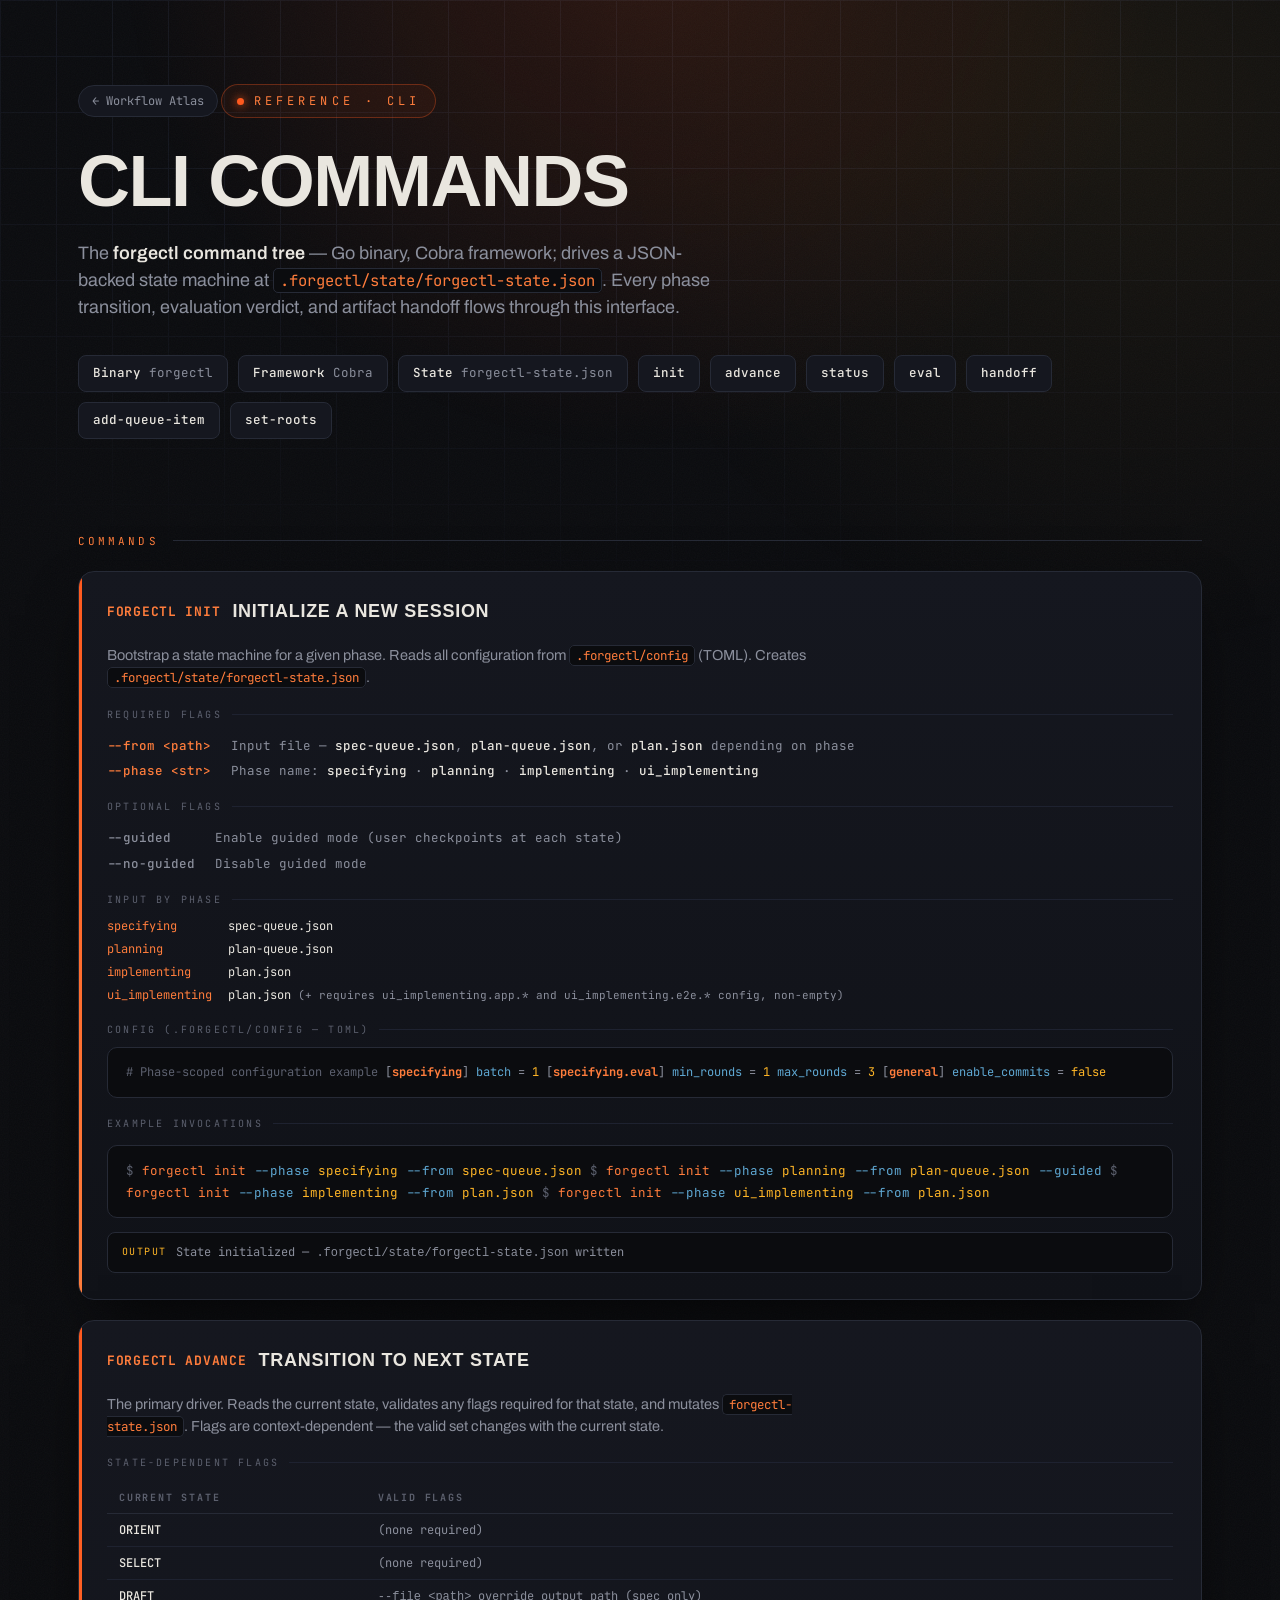
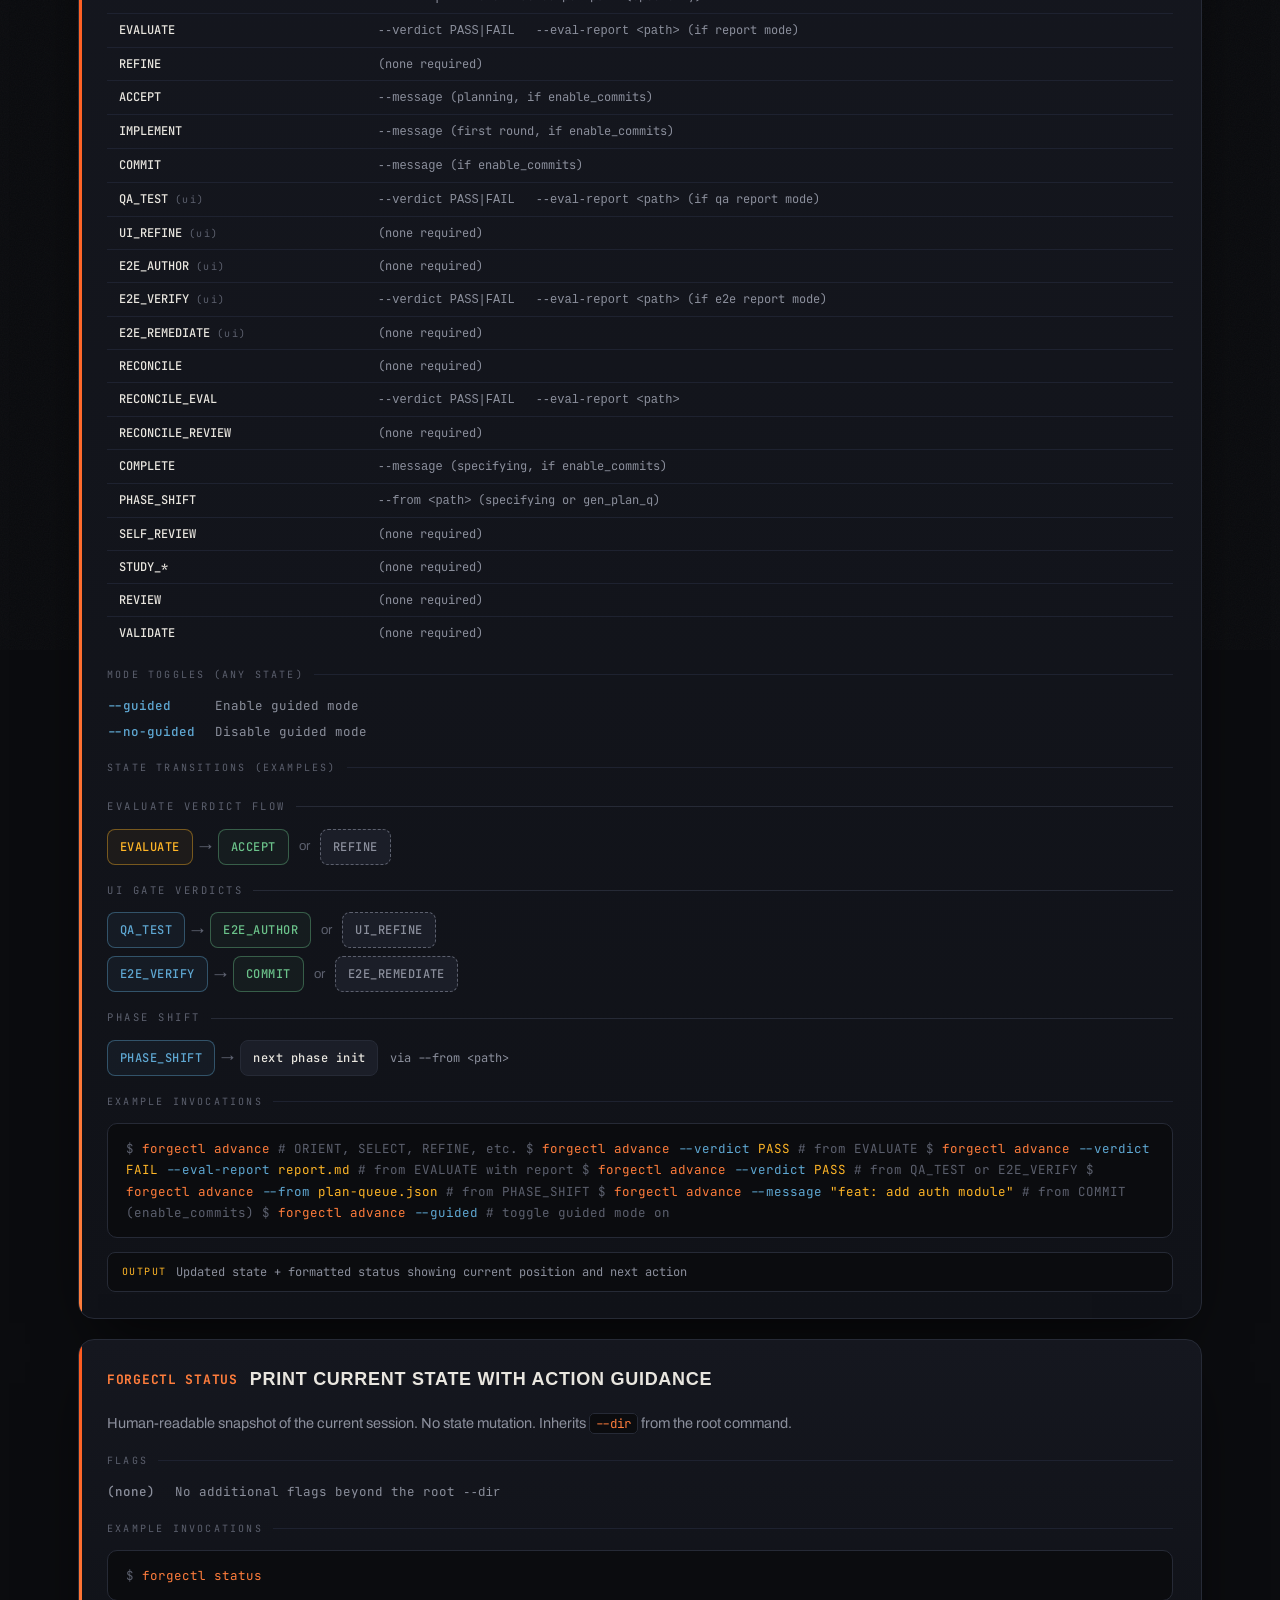
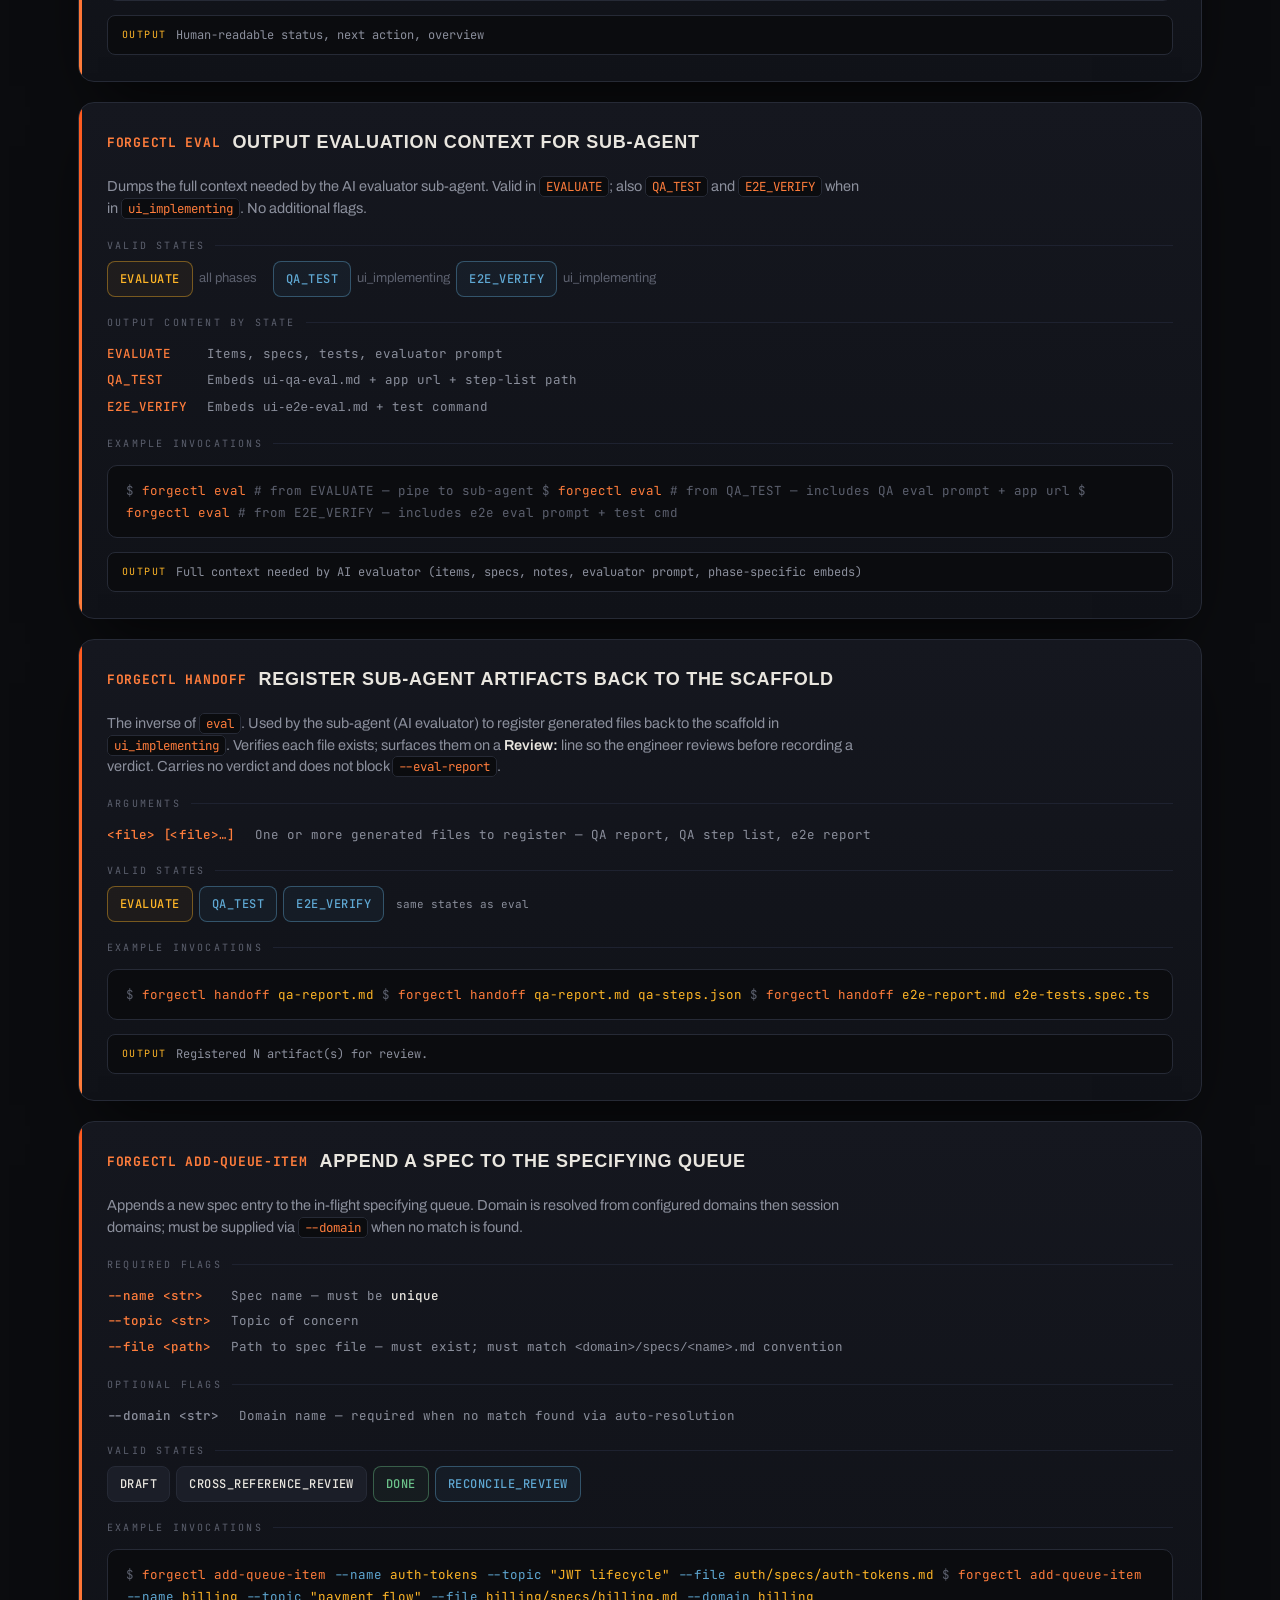
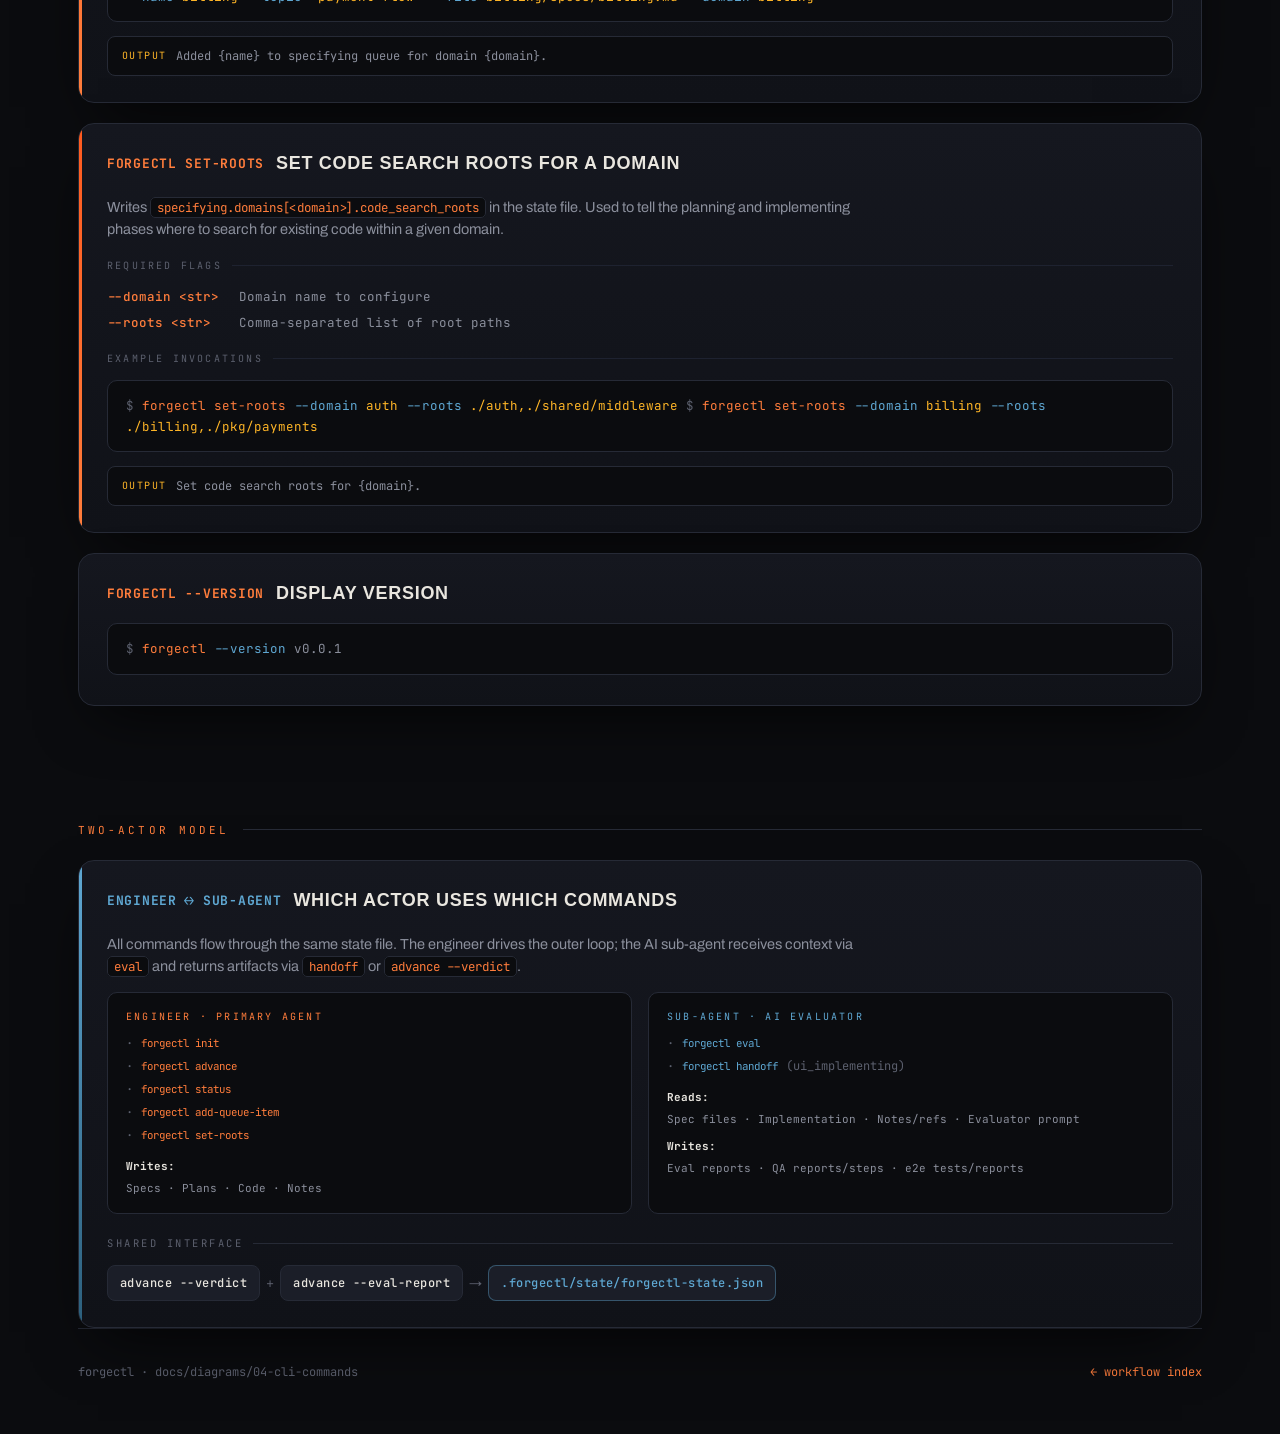
==== docs/diagrams/html/cli-commands.html @ 9d234079 "Add HTML diagram suite for forgectl documentation Adds a full set of interactive HTML diagrams cover" ====
<!DOCTYPE html>
<html lang="en">
<head>
<meta charset="UTF-8" />
<meta name="viewport" content="width=device-width, initial-scale=1.0" />
<title>forgectl — CLI Commands</title>
<link rel="preconnect" href="https://fonts.googleapis.com" />
<link rel="preconnect" href="https://fonts.gstatic.com" crossorigin />
<link href="https://fonts.googleapis.com/css2?family=Archivo:wght@400;500;600;700&family=Archivo+Expanded:wght@600;700;800;900&family=JetBrains+Mono:wght@400;500;700&display=swap" rel="stylesheet" />
<link rel="stylesheet" href="forge.css" />
<style>
  .cmd-grid {
    display: grid;
    grid-template-columns: 1fr;
    gap: 20px;
    padding-bottom: 60px;
  }
  .flag-grid {
    display: grid;
    grid-template-columns: max-content 1fr;
    gap: 6px 20px;
    margin: 14px 0;
    font-family: 'JetBrains Mono', monospace;
    font-size: 12.5px;
    align-items: baseline;
  }
  .flag-name {
    color: var(--ember-hot);
    white-space: nowrap;
    font-weight: 500;
  }
  .flag-name.optional {
    color: var(--muted);
  }
  .flag-name.toggle {
    color: var(--steel);
  }
  .flag-desc {
    color: var(--muted);
    line-height: 1.55;
  }
  .flag-desc b {
    color: var(--text);
    font-weight: 500;
  }
  .flag-group-label {
    font-family: 'JetBrains Mono', monospace;
    font-size: 10px;
    letter-spacing: .22em;
    text-transform: uppercase;
    color: var(--muted-2);
    margin: 18px 0 8px;
    display: flex;
    align-items: center;
    gap: 10px;
  }
  .flag-group-label::after {
    content: '';
    flex: 1;
    height: 1px;
    background: var(--line-soft);
  }
  .code-block {
    background: var(--iron);
    border: 1px solid var(--line);
    border-radius: 10px;
    padding: 14px 18px;
    font-family: 'JetBrains Mono', monospace;
    font-size: 12.5px;
    color: var(--text);
    margin: 14px 0 4px;
    overflow-x: auto;
    line-height: 1.7;
  }
  .code-block .prompt {
    color: var(--muted-2);
    user-select: none;
  }
  .code-block .cmd {
    color: var(--ember-hot);
  }
  .code-block .flag {
    color: var(--steel);
  }
  .code-block .val {
    color: var(--spark);
  }
  .code-block .comment {
    color: var(--muted-2);
  }
  .state-table {
    width: 100%;
    border-collapse: collapse;
    font-family: 'JetBrains Mono', monospace;
    font-size: 12px;
    margin: 14px 0;
  }
  .state-table th {
    text-align: left;
    color: var(--muted-2);
    font-size: 10px;
    letter-spacing: .18em;
    text-transform: uppercase;
    padding: 6px 12px 8px;
    border-bottom: 1px solid var(--line);
  }
  .state-table td {
    padding: 7px 12px;
    border-bottom: 1px solid var(--line-soft);
    vertical-align: top;
    color: var(--muted);
    line-height: 1.5;
  }
  .state-table td:first-child {
    color: var(--text);
    white-space: nowrap;
    font-weight: 500;
  }
  .state-table td .phase-tag {
    font-size: 10px;
    letter-spacing: .14em;
    color: var(--muted-2);
    font-weight: 400;
  }
  .state-table tr:last-child td {
    border-bottom: none;
  }
  .two-actor {
    display: grid;
    grid-template-columns: 1fr 1fr;
    gap: 16px;
    margin: 14px 0;
  }
  @media (max-width: 640px) {
    .two-actor { grid-template-columns: 1fr; }
    .flag-grid { grid-template-columns: 1fr; gap: 2px 0; }
    .flag-name { margin-top: 10px; }
  }
  .actor-box {
    background: var(--iron);
    border: 1px solid var(--line);
    border-radius: 10px;
    padding: 16px 18px;
    font-family: 'JetBrains Mono', monospace;
    font-size: 12px;
  }
  .actor-box .actor-label {
    font-size: 10px;
    letter-spacing: .22em;
    text-transform: uppercase;
    color: var(--ember-hot);
    margin-bottom: 10px;
  }
  .actor-box.steel .actor-label {
    color: var(--steel);
  }
  .actor-box ul {
    list-style: none;
    padding: 0;
    display: flex;
    flex-direction: column;
    gap: 5px;
  }
  .actor-box li {
    color: var(--muted);
    display: flex;
    align-items: baseline;
    gap: 8px;
  }
  .actor-box li::before {
    content: '·';
    color: var(--muted-2);
    flex: none;
  }
  .actor-box li code {
    color: var(--ember-hot);
    font-family: 'JetBrains Mono', monospace;
    font-size: 0.9em;
  }
  .actor-box.steel li code {
    color: var(--steel);
  }
  .actor-box li b {
    color: var(--text);
    font-weight: 500;
  }
  .output-note {
    display: flex;
    align-items: flex-start;
    gap: 10px;
    font-family: 'JetBrains Mono', monospace;
    font-size: 12px;
    color: var(--muted);
    margin-top: 14px;
    padding: 10px 14px;
    background: var(--iron);
    border: 1px solid var(--line);
    border-radius: 8px;
  }
  .output-note .out-tag {
    color: var(--spark);
    font-size: 10px;
    letter-spacing: .14em;
    text-transform: uppercase;
    flex: none;
    margin-top: 1px;
  }
  .config-block {
    background: var(--iron);
    border: 1px solid var(--line);
    border-radius: 10px;
    padding: 14px 18px;
    font-family: 'JetBrains Mono', monospace;
    font-size: 12px;
    color: var(--muted);
    margin: 10px 0;
    line-height: 1.8;
  }
  .config-block .ck { color: var(--steel); }
  .config-block .cv { color: var(--spark); }
  .config-block .ch { color: var(--muted-2); }
  .config-block .cs { color: var(--ember-hot); font-weight: 700; }
  .phase-input-grid {
    display: grid;
    grid-template-columns: max-content 1fr;
    gap: 5px 16px;
    font-family: 'JetBrains Mono', monospace;
    font-size: 12px;
    margin: 10px 0;
    align-items: baseline;
  }
  .phase-input-grid .pk { color: var(--ember-hot); }
  .phase-input-grid .pv { color: var(--text); }
  .phase-input-grid .pv .note { color: var(--muted); font-size: 11px; }
</style>
</head>
<body>
<div class="grain"></div>

<div class="wrap">
  <header>
    <a class="crumb" href="index.html">← Workflow Atlas</a>
    <span class="kicker"><span class="dot"></span> Reference · CLI</span>
    <h1 class="page-title">CLI Commands</h1>
    <p class="lede">
      The <strong>forgectl command tree</strong> — Go binary, Cobra framework; drives a
      JSON-backed state machine at <code>.forgectl/state/forgectl-state.json</code>.
      Every phase transition, evaluation verdict, and artifact handoff flows through this interface.
    </p>
    <div class="meta-row">
      <span class="chip"><b>Binary</b> forgectl</span>
      <span class="chip"><b>Framework</b> Cobra</span>
      <span class="chip"><b>State</b> forgectl-state.json</span>
      <span class="chip"><b>init</b></span>
      <span class="chip"><b>advance</b></span>
      <span class="chip"><b>status</b></span>
      <span class="chip"><b>eval</b></span>
      <span class="chip"><b>handoff</b></span>
      <span class="chip"><b>add-queue-item</b></span>
      <span class="chip"><b>set-roots</b></span>
    </div>
  </header>

  <main>

    <!-- INIT -->
    <div class="section-head">Commands</div>

    <div class="cmd-grid">

      <!-- init -->
      <div class="panel accent" data-reveal>
        <div class="panel-title">
          <span class="n">forgectl init</span>
          Initialize a new session
        </div>
        <div class="reveal">
          <p class="desc">Bootstrap a state machine for a given phase. Reads all configuration from <code>.forgectl/config</code> (TOML). Creates <code>.forgectl/state/forgectl-state.json</code>.</p>

          <div class="flag-group-label">Required flags</div>
          <div class="flag-grid">
            <span class="flag-name">--from &lt;path&gt;</span>
            <span class="flag-desc">Input file — <b>spec-queue.json</b>, <b>plan-queue.json</b>, or <b>plan.json</b> depending on phase</span>
            <span class="flag-name">--phase &lt;str&gt;</span>
            <span class="flag-desc">Phase name: <b>specifying</b> · <b>planning</b> · <b>implementing</b> · <b>ui_implementing</b></span>
          </div>

          <div class="flag-group-label">Optional flags</div>
          <div class="flag-grid">
            <span class="flag-name optional">--guided</span>
            <span class="flag-desc">Enable guided mode (user checkpoints at each state)</span>
            <span class="flag-name optional">--no-guided</span>
            <span class="flag-desc">Disable guided mode</span>
          </div>
        </div>

        <div class="reveal">
          <div class="flag-group-label">Input by phase</div>
          <div class="phase-input-grid">
            <span class="pk">specifying</span>
            <span class="pv">spec-queue.json</span>
            <span class="pk">planning</span>
            <span class="pv">plan-queue.json</span>
            <span class="pk">implementing</span>
            <span class="pv">plan.json</span>
            <span class="pk">ui_implementing</span>
            <span class="pv">plan.json <span class="note">(+ requires ui_implementing.app.* and ui_implementing.e2e.* config, non-empty)</span></span>
          </div>
        </div>

        <div class="reveal">
          <div class="flag-group-label">Config (.forgectl/config — TOML)</div>
          <div class="config-block">
<span class="ch"># Phase-scoped configuration example</span>
[<span class="cs">specifying</span>]
<span class="ck">batch</span> = <span class="cv">1</span>
  [<span class="cs">specifying.eval</span>]
  <span class="ck">min_rounds</span> = <span class="cv">1</span>
  <span class="ck">max_rounds</span> = <span class="cv">3</span>

[<span class="cs">general</span>]
<span class="ck">enable_commits</span> = <span class="cv">false</span></div>
        </div>

        <div class="reveal">
          <div class="flag-group-label">Example invocations</div>
          <div class="code-block">
<span class="prompt">$ </span><span class="cmd">forgectl init</span> <span class="flag">--phase</span> <span class="val">specifying</span> <span class="flag">--from</span> <span class="val">spec-queue.json</span>
<span class="prompt">$ </span><span class="cmd">forgectl init</span> <span class="flag">--phase</span> <span class="val">planning</span> <span class="flag">--from</span> <span class="val">plan-queue.json</span> <span class="flag">--guided</span>
<span class="prompt">$ </span><span class="cmd">forgectl init</span> <span class="flag">--phase</span> <span class="val">implementing</span> <span class="flag">--from</span> <span class="val">plan.json</span>
<span class="prompt">$ </span><span class="cmd">forgectl init</span> <span class="flag">--phase</span> <span class="val">ui_implementing</span> <span class="flag">--from</span> <span class="val">plan.json</span></div>
        </div>

        <div class="output-note reveal">
          <span class="out-tag">output</span>
          <span>State initialized — <code>.forgectl/state/forgectl-state.json</code> written</span>
        </div>
      </div>

      <!-- advance -->
      <div class="panel accent" data-reveal>
        <div class="panel-title">
          <span class="n">forgectl advance</span>
          Transition to next state
        </div>
        <div class="reveal">
          <p class="desc">The primary driver. Reads the current state, validates any flags required for that state, and mutates <code>forgectl-state.json</code>. Flags are context-dependent — the valid set changes with the current state.</p>
        </div>

        <div class="reveal">
          <div class="flag-group-label">State-dependent flags</div>
          <table class="state-table">
            <thead>
              <tr>
                <th>Current state</th>
                <th>Valid flags</th>
              </tr>
            </thead>
            <tbody>
              <tr>
                <td>ORIENT</td>
                <td>(none required)</td>
              </tr>
              <tr>
                <td>SELECT</td>
                <td>(none required)</td>
              </tr>
              <tr>
                <td>DRAFT</td>
                <td><code>--file &lt;path&gt;</code> override output path (spec only)</td>
              </tr>
              <tr>
                <td>EVALUATE</td>
                <td><code>--verdict PASS|FAIL</code> &nbsp; <code>--eval-report &lt;path&gt;</code> (if report mode)</td>
              </tr>
              <tr>
                <td>REFINE</td>
                <td>(none required)</td>
              </tr>
              <tr>
                <td>ACCEPT</td>
                <td><code>--message</code> (planning, if enable_commits)</td>
              </tr>
              <tr>
                <td>IMPLEMENT</td>
                <td><code>--message</code> (first round, if enable_commits)</td>
              </tr>
              <tr>
                <td>COMMIT</td>
                <td><code>--message</code> (if enable_commits)</td>
              </tr>
              <tr>
                <td>QA_TEST <span class="phase-tag">(ui)</span></td>
                <td><code>--verdict PASS|FAIL</code> &nbsp; <code>--eval-report &lt;path&gt;</code> (if qa report mode)</td>
              </tr>
              <tr>
                <td>UI_REFINE <span class="phase-tag">(ui)</span></td>
                <td>(none required)</td>
              </tr>
              <tr>
                <td>E2E_AUTHOR <span class="phase-tag">(ui)</span></td>
                <td>(none required)</td>
              </tr>
              <tr>
                <td>E2E_VERIFY <span class="phase-tag">(ui)</span></td>
                <td><code>--verdict PASS|FAIL</code> &nbsp; <code>--eval-report &lt;path&gt;</code> (if e2e report mode)</td>
              </tr>
              <tr>
                <td>E2E_REMEDIATE <span class="phase-tag">(ui)</span></td>
                <td>(none required)</td>
              </tr>
              <tr>
                <td>RECONCILE</td>
                <td>(none required)</td>
              </tr>
              <tr>
                <td>RECONCILE_EVAL</td>
                <td><code>--verdict PASS|FAIL</code> &nbsp; <code>--eval-report &lt;path&gt;</code></td>
              </tr>
              <tr>
                <td>RECONCILE_REVIEW</td>
                <td>(none required)</td>
              </tr>
              <tr>
                <td>COMPLETE</td>
                <td><code>--message</code> (specifying, if enable_commits)</td>
              </tr>
              <tr>
                <td>PHASE_SHIFT</td>
                <td><code>--from &lt;path&gt;</code> (specifying or gen_plan_q)</td>
              </tr>
              <tr>
                <td>SELF_REVIEW</td>
                <td>(none required)</td>
              </tr>
              <tr>
                <td>STUDY_*</td>
                <td>(none required)</td>
              </tr>
              <tr>
                <td>REVIEW</td>
                <td>(none required)</td>
              </tr>
              <tr>
                <td>VALIDATE</td>
                <td>(none required)</td>
              </tr>
            </tbody>
          </table>
        </div>

        <div class="reveal">
          <div class="flag-group-label">Mode toggles (any state)</div>
          <div class="flag-grid">
            <span class="flag-name toggle">--guided</span>
            <span class="flag-desc">Enable guided mode</span>
            <span class="flag-name toggle">--no-guided</span>
            <span class="flag-desc">Disable guided mode</span>
          </div>
        </div>

        <div class="reveal">
          <div class="flag-group-label">State transitions (examples)</div>
          <div class="track-label">Evaluate verdict flow</div>
          <div class="track">
            <span class="state eval">EVALUATE</span>
            <span class="arrow">→</span>
            <span class="state terminal">ACCEPT</span>
            <span class="arrow" style="color:var(--muted-2);margin:0 4px">or</span>
            <span class="state loop">REFINE</span>
          </div>
          <div class="track-label" style="margin-top:18px">UI gate verdicts</div>
          <div class="track">
            <span class="state gate">QA_TEST</span>
            <span class="arrow">→</span>
            <span class="state terminal">E2E_AUTHOR</span>
            <span class="arrow" style="color:var(--muted-2);margin:0 4px">or</span>
            <span class="state loop">UI_REFINE</span>
          </div>
          <div class="track" style="margin-top:8px">
            <span class="state gate">E2E_VERIFY</span>
            <span class="arrow">→</span>
            <span class="state terminal">COMMIT</span>
            <span class="arrow" style="color:var(--muted-2);margin:0 4px">or</span>
            <span class="state loop">E2E_REMEDIATE</span>
          </div>
          <div class="track-label" style="margin-top:18px">Phase shift</div>
          <div class="track">
            <span class="state gate">PHASE_SHIFT</span>
            <span class="arrow">→</span>
            <span class="state">next phase init</span>
            <span style="font-family:'JetBrains Mono',monospace;font-size:12px;color:var(--muted);margin-left:6px">via --from &lt;path&gt;</span>
          </div>
        </div>

        <div class="reveal">
          <div class="flag-group-label">Example invocations</div>
          <div class="code-block">
<span class="prompt">$ </span><span class="cmd">forgectl advance</span>                                        <span class="comment"># ORIENT, SELECT, REFINE, etc.</span>
<span class="prompt">$ </span><span class="cmd">forgectl advance</span> <span class="flag">--verdict</span> <span class="val">PASS</span>                           <span class="comment"># from EVALUATE</span>
<span class="prompt">$ </span><span class="cmd">forgectl advance</span> <span class="flag">--verdict</span> <span class="val">FAIL</span> <span class="flag">--eval-report</span> <span class="val">report.md</span>  <span class="comment"># from EVALUATE with report</span>
<span class="prompt">$ </span><span class="cmd">forgectl advance</span> <span class="flag">--verdict</span> <span class="val">PASS</span>                           <span class="comment"># from QA_TEST or E2E_VERIFY</span>
<span class="prompt">$ </span><span class="cmd">forgectl advance</span> <span class="flag">--from</span> <span class="val">plan-queue.json</span>                  <span class="comment"># from PHASE_SHIFT</span>
<span class="prompt">$ </span><span class="cmd">forgectl advance</span> <span class="flag">--message</span> <span class="val">"feat: add auth module"</span>         <span class="comment"># from COMMIT (enable_commits)</span>
<span class="prompt">$ </span><span class="cmd">forgectl advance</span> <span class="flag">--guided</span>                                  <span class="comment"># toggle guided mode on</span></div>
        </div>

        <div class="output-note reveal">
          <span class="out-tag">output</span>
          <span>Updated state + formatted status showing current position and next action</span>
        </div>
      </div>

      <!-- status -->
      <div class="panel accent" data-reveal>
        <div class="panel-title">
          <span class="n">forgectl status</span>
          Print current state with action guidance
        </div>
        <div class="reveal">
          <p class="desc">Human-readable snapshot of the current session. No state mutation. Inherits <code>--dir</code> from the root command.</p>

          <div class="flag-group-label">Flags</div>
          <div class="flag-grid">
            <span class="flag-name optional">(none)</span>
            <span class="flag-desc">No additional flags beyond the root <code>--dir</code></span>
          </div>
        </div>

        <div class="reveal">
          <div class="flag-group-label">Example invocations</div>
          <div class="code-block">
<span class="prompt">$ </span><span class="cmd">forgectl status</span></div>
        </div>

        <div class="output-note reveal">
          <span class="out-tag">output</span>
          <span>Human-readable status, next action, overview</span>
        </div>
      </div>

      <!-- eval -->
      <div class="panel accent" data-reveal>
        <div class="panel-title">
          <span class="n">forgectl eval</span>
          Output evaluation context for sub-agent
        </div>
        <div class="reveal">
          <p class="desc">Dumps the full context needed by the AI evaluator sub-agent. Valid in <code>EVALUATE</code>; also <code>QA_TEST</code> and <code>E2E_VERIFY</code> when in <code>ui_implementing</code>. No additional flags.</p>
        </div>

        <div class="reveal">
          <div class="flag-group-label">Valid states</div>
          <div class="track">
            <span class="state eval">EVALUATE</span>
            <span class="arrow" style="color:var(--muted-2)">all phases</span>
            <span class="state gate" style="margin-left:10px">QA_TEST</span>
            <span class="arrow" style="color:var(--muted-2)">ui_implementing</span>
            <span class="state gate">E2E_VERIFY</span>
            <span class="arrow" style="color:var(--muted-2)">ui_implementing</span>
          </div>
        </div>

        <div class="reveal">
          <div class="flag-group-label">Output content by state</div>
          <div class="flag-grid">
            <span class="flag-name">EVALUATE</span>
            <span class="flag-desc">Items, specs, tests, evaluator prompt</span>
            <span class="flag-name">QA_TEST</span>
            <span class="flag-desc">Embeds <code>ui-qa-eval.md</code> + app url + step-list path</span>
            <span class="flag-name">E2E_VERIFY</span>
            <span class="flag-desc">Embeds <code>ui-e2e-eval.md</code> + test command</span>
          </div>
        </div>

        <div class="reveal">
          <div class="flag-group-label">Example invocations</div>
          <div class="code-block">
<span class="prompt">$ </span><span class="cmd">forgectl eval</span>                  <span class="comment"># from EVALUATE — pipe to sub-agent</span>
<span class="prompt">$ </span><span class="cmd">forgectl eval</span>                  <span class="comment"># from QA_TEST — includes QA eval prompt + app url</span>
<span class="prompt">$ </span><span class="cmd">forgectl eval</span>                  <span class="comment"># from E2E_VERIFY — includes e2e eval prompt + test cmd</span></div>
        </div>

        <div class="output-note reveal">
          <span class="out-tag">output</span>
          <span>Full context needed by AI evaluator (items, specs, notes, evaluator prompt, phase-specific embeds)</span>
        </div>
      </div>

      <!-- handoff -->
      <div class="panel accent" data-reveal>
        <div class="panel-title">
          <span class="n">forgectl handoff</span>
          Register sub-agent artifacts back to the scaffold
        </div>
        <div class="reveal">
          <p class="desc">The inverse of <code>eval</code>. Used by the sub-agent (AI evaluator) to register generated files back to the scaffold in <code>ui_implementing</code>. Verifies each file exists; surfaces them on a <strong>Review:</strong> line so the engineer reviews before recording a verdict. Carries no verdict and does not block <code>--eval-report</code>.</p>
        </div>

        <div class="reveal">
          <div class="flag-group-label">Arguments</div>
          <div class="flag-grid">
            <span class="flag-name">&lt;file&gt; [&lt;file&gt;…]</span>
            <span class="flag-desc">One or more generated files to register — QA report, QA step list, e2e report</span>
          </div>
        </div>

        <div class="reveal">
          <div class="flag-group-label">Valid states</div>
          <div class="track">
            <span class="state eval">EVALUATE</span>
            <span class="state gate">QA_TEST</span>
            <span class="state gate">E2E_VERIFY</span>
            <span style="font-family:'JetBrains Mono',monospace;font-size:11px;color:var(--muted);margin-left:6px">same states as eval</span>
          </div>
        </div>

        <div class="reveal">
          <div class="flag-group-label">Example invocations</div>
          <div class="code-block">
<span class="prompt">$ </span><span class="cmd">forgectl handoff</span> <span class="val">qa-report.md</span>
<span class="prompt">$ </span><span class="cmd">forgectl handoff</span> <span class="val">qa-report.md</span> <span class="val">qa-steps.json</span>
<span class="prompt">$ </span><span class="cmd">forgectl handoff</span> <span class="val">e2e-report.md</span> <span class="val">e2e-tests.spec.ts</span></div>
        </div>

        <div class="output-note reveal">
          <span class="out-tag">output</span>
          <span>Registered N artifact(s) for review.</span>
        </div>
      </div>

      <!-- add-queue-item -->
      <div class="panel accent" data-reveal>
        <div class="panel-title">
          <span class="n">forgectl add-queue-item</span>
          Append a spec to the specifying queue
        </div>
        <div class="reveal">
          <p class="desc">Appends a new spec entry to the in-flight specifying queue. Domain is resolved from configured domains then session domains; must be supplied via <code>--domain</code> when no match is found.</p>

          <div class="flag-group-label">Required flags</div>
          <div class="flag-grid">
            <span class="flag-name">--name &lt;str&gt;</span>
            <span class="flag-desc">Spec name — must be <b>unique</b></span>
            <span class="flag-name">--topic &lt;str&gt;</span>
            <span class="flag-desc">Topic of concern</span>
            <span class="flag-name">--file &lt;path&gt;</span>
            <span class="flag-desc">Path to spec file — must exist; must match <code>&lt;domain&gt;/specs/&lt;name&gt;.md</code> convention</span>
          </div>

          <div class="flag-group-label">Optional flags</div>
          <div class="flag-grid">
            <span class="flag-name optional">--domain &lt;str&gt;</span>
            <span class="flag-desc">Domain name — required when no match found via auto-resolution</span>
          </div>
        </div>

        <div class="reveal">
          <div class="flag-group-label">Valid states</div>
          <div class="track">
            <span class="state">DRAFT</span>
            <span class="state">CROSS_REFERENCE_REVIEW</span>
            <span class="state terminal">DONE</span>
            <span class="state gate">RECONCILE_REVIEW</span>
          </div>
        </div>

        <div class="reveal">
          <div class="flag-group-label">Example invocations</div>
          <div class="code-block">
<span class="prompt">$ </span><span class="cmd">forgectl add-queue-item</span> <span class="flag">--name</span> <span class="val">auth-tokens</span> <span class="flag">--topic</span> <span class="val">"JWT lifecycle"</span> <span class="flag">--file</span> <span class="val">auth/specs/auth-tokens.md</span>
<span class="prompt">$ </span><span class="cmd">forgectl add-queue-item</span> <span class="flag">--name</span> <span class="val">billing</span> <span class="flag">--topic</span> <span class="val">"payment flow"</span> <span class="flag">--file</span> <span class="val">billing/specs/billing.md</span> <span class="flag">--domain</span> <span class="val">billing</span></div>
        </div>

        <div class="output-note reveal">
          <span class="out-tag">output</span>
          <span>Added {name} to specifying queue for domain {domain}.</span>
        </div>
      </div>

      <!-- set-roots -->
      <div class="panel accent" data-reveal>
        <div class="panel-title">
          <span class="n">forgectl set-roots</span>
          Set code search roots for a domain
        </div>
        <div class="reveal">
          <p class="desc">Writes <code>specifying.domains[&lt;domain&gt;].code_search_roots</code> in the state file. Used to tell the planning and implementing phases where to search for existing code within a given domain.</p>

          <div class="flag-group-label">Required flags</div>
          <div class="flag-grid">
            <span class="flag-name">--domain &lt;str&gt;</span>
            <span class="flag-desc">Domain name to configure</span>
            <span class="flag-name">--roots &lt;str&gt;</span>
            <span class="flag-desc">Comma-separated list of root paths</span>
          </div>
        </div>

        <div class="reveal">
          <div class="flag-group-label">Example invocations</div>
          <div class="code-block">
<span class="prompt">$ </span><span class="cmd">forgectl set-roots</span> <span class="flag">--domain</span> <span class="val">auth</span> <span class="flag">--roots</span> <span class="val">./auth,./shared/middleware</span>
<span class="prompt">$ </span><span class="cmd">forgectl set-roots</span> <span class="flag">--domain</span> <span class="val">billing</span> <span class="flag">--roots</span> <span class="val">./billing,./pkg/payments</span></div>
        </div>

        <div class="output-note reveal">
          <span class="out-tag">output</span>
          <span>Set code search roots for {domain}.</span>
        </div>
      </div>

      <!-- --version -->
      <div class="panel" data-reveal>
        <div class="panel-title">
          <span class="n">forgectl --version</span>
          Display version
        </div>
        <div class="reveal">
          <div class="code-block">
<span class="prompt">$ </span><span class="cmd">forgectl</span> <span class="flag">--version</span>
<span style="color:var(--muted)">v0.0.1</span></div>
        </div>
      </div>

    </div><!-- /.cmd-grid -->

    <!-- TWO-ACTOR MODEL -->
    <div class="section-head">Two-Actor Model</div>

    <div class="panel steel" data-reveal>
      <div class="panel-title" style="margin-bottom:10px">
        <span class="n" style="color:var(--steel)">Engineer ↔ Sub-Agent</span>
        Which actor uses which commands
      </div>
      <p class="desc reveal">All commands flow through the same state file. The engineer drives the outer loop; the AI sub-agent receives context via <code>eval</code> and returns artifacts via <code>handoff</code> or <code>advance --verdict</code>.</p>

      <div class="two-actor reveal">
        <div class="actor-box">
          <div class="actor-label">Engineer · Primary Agent</div>
          <ul>
            <li><code>forgectl init</code></li>
            <li><code>forgectl advance</code></li>
            <li><code>forgectl status</code></li>
            <li><code>forgectl add-queue-item</code></li>
            <li><code>forgectl set-roots</code></li>
          </ul>
          <div style="margin-top:14px;font-size:11px;color:var(--muted);font-family:'JetBrains Mono',monospace;">
            <b style="color:var(--text);display:block;margin-bottom:6px">Writes:</b>
            <span>Specs · Plans · Code · Notes</span>
          </div>
        </div>
        <div class="actor-box steel">
          <div class="actor-label">Sub-Agent · AI Evaluator</div>
          <ul>
            <li><code>forgectl eval</code></li>
            <li><code>forgectl handoff</code> <span style="color:var(--muted-2)">(ui_implementing)</span></li>
          </ul>
          <div style="margin-top:14px;font-size:11px;color:var(--muted);font-family:'JetBrains Mono',monospace;">
            <b style="color:var(--text);display:block;margin-bottom:6px">Reads:</b>
            <span>Spec files · Implementation · Notes/refs · Evaluator prompt</span>
          </div>
          <div style="margin-top:10px;font-size:11px;color:var(--muted);font-family:'JetBrains Mono',monospace;">
            <b style="color:var(--text);display:block;margin-bottom:6px">Writes:</b>
            <span>Eval reports · QA reports/steps · e2e tests/reports</span>
          </div>
        </div>
      </div>

      <div class="reveal">
        <div class="track-label" style="margin-top:22px">Shared interface</div>
        <div class="track">
          <span class="state">advance --verdict</span>
          <span class="arrow">+</span>
          <span class="state">advance --eval-report</span>
          <span class="arrow" style="color:var(--muted-2)">→</span>
          <span class="state" style="border-color:rgba(95,168,211,0.4);color:var(--steel)">.forgectl/state/forgectl-state.json</span>
        </div>
      </div>
    </div>

  </main>

  <footer>
    <span>forgectl · docs/diagrams/04-cli-commands</span>
    <span><a href="index.html">← workflow index</a></span>
  </footer>
</div>

<script>
  const io = new IntersectionObserver((entries)=>{
    entries.forEach(e=>{ if(e.isIntersecting){ e.target.classList.add('lit');
      e.target.querySelectorAll('.reveal').forEach((el,i)=>{el.style.animationDelay=(i*70)+'ms';});
      io.unobserve(e.target);} });
  }, { threshold:0.14, rootMargin:'0px 0px -8% 0px' });
  document.querySelectorAll('[data-station],[data-reveal]').forEach(s=>io.observe(s));
</script>
</body>
</html>
---- docs/diagrams/html/forge.css ----
/* ============================================================================
   forgectl — Workflow Atlas · shared design system  (forge.css)
   Industrial forge schematic: cold-iron surfaces, molten-ember accents,
   engineering-grid texture, stamped-metal display type + technical mono.
   ============================================================================ */

:root {
  --iron:        #0b0c0f;
  --iron-2:      #101218;
  --surface:     #15171f;
  --surface-2:   #1b1e28;
  --line:        #262a36;
  --line-soft:   #1e2230;
  --ember:       #ff5a1f;
  --ember-hot:   #ff7d3c;
  --spark:       #ffb627;
  --steel:       #5fa8d3;
  --steel-deep:  #2c5f7c;
  --text:        #e9e6df;
  --muted:       #8b8f9c;
  --muted-2:     #5c606e;
  --ok:          #6bc28a;
  --fail:        #e85d5d;
  --shadow:      0 24px 60px -20px rgba(0,0,0,0.8);
}

* { box-sizing: border-box; margin: 0; padding: 0; }
html { scroll-behavior: smooth; }

body {
  background: var(--iron);
  color: var(--text);
  font-family: 'Archivo', sans-serif;
  line-height: 1.5;
  -webkit-font-smoothing: antialiased;
  overflow-x: hidden;
  position: relative;
  min-height: 100vh;
}

/* engineering grid + ember glow atmosphere */
body::before {
  content: '';
  position: fixed; inset: 0; z-index: 0; pointer-events: none;
  background-image:
    linear-gradient(var(--line-soft) 1px, transparent 1px),
    linear-gradient(90deg, var(--line-soft) 1px, transparent 1px);
  background-size: 56px 56px;
  -webkit-mask-image: radial-gradient(ellipse 120% 90% at 50% 0%, #000 35%, transparent 78%);
  mask-image: radial-gradient(ellipse 120% 90% at 50% 0%, #000 35%, transparent 78%);
  opacity: 0.5;
}
body::after {
  content: '';
  position: fixed; inset: 0; z-index: 0; pointer-events: none;
  background:
    radial-gradient(circle at 50% -8%, rgba(255,90,31,0.14), transparent 45%),
    radial-gradient(circle at 88% 12%, rgba(255,182,39,0.06), transparent 40%);
}

/* film grain */
.grain {
  position: fixed; inset: -150%; z-index: 1; pointer-events: none; opacity: 0.035;
  background-image: url("data:image/svg+xml,%3Csvg xmlns='http://www.w3.org/2000/svg' width='200' height='200'%3E%3Cfilter id='n'%3E%3CfeTurbulence type='fractalNoise' baseFrequency='0.85' numOctaves='3'/%3E%3C/filter%3E%3Crect width='100%25' height='100%25' filter='url(%23n)'/%3E%3C/svg%3E");
  animation: grain 7s steps(6) infinite;
}
@keyframes grain {
  0%,100% { transform: translate(0,0); }
  20% { transform: translate(-3%, 2%); }
  40% { transform: translate(2%, -4%); }
  60% { transform: translate(-2%, 3%); }
  80% { transform: translate(3%, 1%); }
}

.wrap { position: relative; z-index: 2; max-width: 1180px; margin: 0 auto; padding: 0 28px; }
.wrap.narrow { max-width: 1040px; }

/* ───────────────────────── HERO ───────────────────────── */
header { padding: 84px 0 38px; }

.kicker {
  display: inline-flex; align-items: center; gap: 10px;
  font-family: 'JetBrains Mono', monospace;
  font-size: 12px; letter-spacing: 0.34em; text-transform: uppercase;
  color: var(--ember-hot);
  border: 1px solid rgba(255,90,31,0.32);
  background: rgba(255,90,31,0.06);
  padding: 7px 15px; border-radius: 100px;
  margin-bottom: 30px;
}
.kicker.steel { color: var(--steel); border-color: rgba(95,168,211,0.32); background: rgba(95,168,211,0.06); }
.kicker .dot {
  width: 7px; height: 7px; border-radius: 50%;
  background: var(--ember); box-shadow: 0 0 10px var(--ember);
  animation: pulse 2.2s ease-in-out infinite;
}
.kicker.steel .dot { background: var(--steel); box-shadow: 0 0 10px var(--steel); }
@keyframes pulse { 0%,100%{opacity:1;transform:scale(1);} 50%{opacity:.4;transform:scale(.7);} }

h1 {
  font-family: 'Archivo Expanded', 'Archivo', sans-serif;
  font-weight: 900;
  font-size: clamp(46px, 8.5vw, 112px);
  line-height: 0.9; letter-spacing: -0.02em; text-transform: uppercase;
}
/* molten gradient — used as .forge or .a on a logo span */
.forge, .a {
  background: linear-gradient(170deg, #fff 0%, var(--spark) 32%, var(--ember) 70%, var(--ember-hot) 100%);
  -webkit-background-clip: text; background-clip: text;
  -webkit-text-fill-color: transparent;
  filter: drop-shadow(0 6px 30px rgba(255,90,31,0.3));
}
.ctl { color: var(--text); -webkit-text-stroke: 1px var(--line); }

/* page title (smaller than the wordmark, used on detail pages) */
.page-title {
  font-family: 'Archivo Expanded', sans-serif; font-weight: 800;
  font-size: clamp(38px, 6vw, 72px); line-height: 0.92;
  letter-spacing: -0.02em; text-transform: uppercase;
}

.lede { max-width: 660px; margin-top: 26px; font-size: 18px; color: var(--muted); }
.lede strong { color: var(--text); font-weight: 600; }
.lede code, .desc code, .txt code {
  font-family: 'JetBrains Mono', monospace; font-size: 0.86em;
  background: var(--iron); border: 1px solid var(--line);
  padding: 1px 6px; border-radius: 5px; color: var(--ember-hot);
}

.meta-row { display: flex; flex-wrap: wrap; gap: 10px; margin-top: 34px; font-family: 'JetBrains Mono', monospace; font-size: 12.5px; }
.chip {
  display: inline-flex; align-items: center; gap: 8px;
  padding: 8px 14px; border-radius: 8px;
  border: 1px solid var(--line); background: var(--surface); color: var(--muted);
}
.chip b { color: var(--text); font-weight: 500; }
.chip.steel b { color: var(--steel); }

/* breadcrumb / back link for detail pages */
.crumb {
  display: inline-flex; align-items: center; gap: 8px;
  font-family: 'JetBrains Mono', monospace; font-size: 12px;
  color: var(--muted); text-decoration: none; margin-bottom: 26px;
  border: 1px solid var(--line); background: var(--surface);
  padding: 6px 13px; border-radius: 100px; transition: all .25s;
}
.crumb:hover { color: var(--ember-hot); border-color: var(--ember); transform: translateX(-3px); }

/* ───────────────────────── INDEX GRID / TILES ───────────────────────── */
.grid { display: grid; grid-template-columns: repeat(auto-fill, minmax(330px, 1fr)); gap: 20px; padding: 8px 0 60px; }
.tile {
  position: relative; display: block; text-decoration: none; color: inherit;
  background: linear-gradient(180deg, var(--surface), var(--iron-2));
  border: 1px solid var(--line); border-radius: 16px; padding: 26px 26px 24px;
  overflow: hidden;
  transition: transform .4s cubic-bezier(.2,.8,.2,1), border-color .4s, box-shadow .4s;
  opacity: 0; transform: translateY(22px); animation: rise .7s cubic-bezier(.2,.8,.2,1) forwards;
}
@keyframes rise { to { opacity: 1; transform: none; } }
.tile.live:hover { transform: translateY(-6px); border-color: var(--ember); box-shadow: 0 26px 50px -22px rgba(255,90,31,.5); }
.tile.live::before { content:''; position:absolute; left:0; top:0; bottom:0; width:3px; background:linear-gradient(180deg,var(--ember),var(--ember-hot)); opacity:.85; }
.tile.steel.live:hover { border-color: var(--steel); box-shadow: 0 26px 50px -22px rgba(95,168,211,.45); }
.tile.steel.live::before { background: linear-gradient(180deg, var(--steel), var(--steel-deep)); }
.tile.soon { opacity: .55; }
.tile.soon, .tile.soon * { cursor: default; }

.tnum { font-family: 'JetBrains Mono', monospace; font-size: 12px; color: var(--muted-2); letter-spacing: .2em; margin-bottom: 16px; display: flex; justify-content: space-between; align-items: center; }
.badge { font-size: 9.5px; letter-spacing: .18em; padding: 3px 8px; border-radius: 5px; text-transform: uppercase; }
.badge.live { color: var(--ok); background: rgba(107,194,138,.1); border: 1px solid rgba(107,194,138,.32); }
.badge.soon { color: var(--muted); background: var(--surface-2); border: 1px solid var(--line); }
.tname { font-family: 'Archivo Expanded', sans-serif; font-weight: 800; font-size: 25px; text-transform: uppercase; letter-spacing: -.01em; line-height: 1; margin-bottom: 12px; }
.tdesc { font-size: 13.5px; color: var(--muted); margin-bottom: 18px; }
.tmeta { font-family: 'JetBrains Mono', monospace; font-size: 11px; color: var(--muted-2); display: flex; align-items: center; gap: 8px; }
.tmeta .go { color: var(--ember-hot); margin-left: auto; transition: transform .3s; }
.tile.live:hover .go { transform: translateX(5px); }
.tile.steel .tmeta .go { color: var(--steel); }

/* ───────────────────────── PIPELINE / STATION ───────────────────────── */
.pipeline { position: relative; padding: 30px 0 90px; }
.pipeline::before {
  content: ''; position: absolute; left: 27px; top: 60px; bottom: 80px; width: 2px;
  background: linear-gradient(180deg, var(--ember) 0%, var(--ember-hot) 20%, var(--steel-deep) 60%, var(--line) 100%);
  opacity: 0.55;
}
@media (max-width: 720px){ .pipeline::before { left: 19px; } }

.station { position: relative; padding-left: 80px; margin-bottom: 22px; }
@media (max-width: 720px){ .station { padding-left: 52px; } }

.node-marker {
  position: absolute; left: 8px; top: 26px; width: 40px; height: 40px; border-radius: 11px;
  display: grid; place-items: center;
  font-family: 'Archivo Expanded', sans-serif; font-weight: 800; font-size: 15px;
  background: var(--surface-2); border: 1px solid var(--line); color: var(--muted); z-index: 3;
  transition: all .5s cubic-bezier(.2,.8,.2,1);
}
@media (max-width: 720px){ .node-marker { left: 0; width: 38px; height: 38px; } }
.station.lit .node-marker {
  background: linear-gradient(160deg, var(--ember), #c9410f);
  border-color: var(--ember-hot); color: #fff;
  box-shadow: 0 0 0 4px rgba(255,90,31,0.1), 0 8px 26px -6px rgba(255,90,31,0.55);
}
.station.cool.lit .node-marker {
  background: linear-gradient(160deg, var(--steel), var(--steel-deep));
  border-color: var(--steel);
  box-shadow: 0 0 0 4px rgba(95,168,211,0.1), 0 8px 26px -6px rgba(95,168,211,0.45);
}

.card {
  background: linear-gradient(180deg, var(--surface) 0%, var(--iron-2) 100%);
  border: 1px solid var(--line); border-radius: 16px; padding: 26px 28px 28px;
  box-shadow: var(--shadow);
  opacity: 0; transform: translateY(26px);
  transition: opacity .7s ease, transform .7s cubic-bezier(.2,.8,.2,1);
  position: relative; overflow: hidden;
}
.station.lit .card, .card.static { opacity: 1; transform: translateY(0); }
.card::before {
  content: ''; position: absolute; inset: 0; border-radius: 16px; padding: 1px; pointer-events: none;
  background: linear-gradient(160deg, rgba(255,90,31,0.35), transparent 40%);
  -webkit-mask: linear-gradient(#000 0 0) content-box, linear-gradient(#000 0 0);
  -webkit-mask-composite: xor; mask-composite: exclude;
  opacity: 0; transition: opacity .6s;
}
.station.lit .card::before, .card.static::before { opacity: 1; }
.card.steel::before { background: linear-gradient(160deg, rgba(95,168,211,0.35), transparent 40%); }

.card-head { display: flex; align-items: flex-start; justify-content: space-between; gap: 20px; flex-wrap: wrap; }
.phase-label {
  font-family: 'JetBrains Mono', monospace; font-size: 11px; letter-spacing: 0.28em;
  text-transform: uppercase; color: var(--ember-hot); margin-bottom: 8px;
}
.card.steel .phase-label { color: var(--steel); }
.phase-title {
  font-family: 'Archivo Expanded', sans-serif; font-weight: 800;
  font-size: clamp(24px, 3.6vw, 34px); letter-spacing: -0.01em; text-transform: uppercase; line-height: 1;
}
.role { font-family: 'JetBrains Mono', monospace; font-size: 12px; color: var(--muted); margin-top: 10px; }
.role b { color: var(--text); font-weight: 500; }

.io { display: flex; flex-direction: column; gap: 7px; font-family: 'JetBrains Mono', monospace; font-size: 12px; min-width: 200px; }
.io .ln { display: flex; gap: 9px; align-items: center; }
.io .tag { color: var(--muted-2); width: 50px; flex: none; text-transform: uppercase; letter-spacing: .12em; font-size: 10px; }
.io .val { color: var(--text); background: var(--iron); border: 1px solid var(--line); padding: 3px 9px; border-radius: 6px; }
.io .val.out { color: var(--spark); border-color: rgba(255,182,39,0.25); }

.desc { color: var(--muted); font-size: 14.5px; margin: 20px 0 4px; max-width: 760px; }
.desc strong { color: var(--text); font-weight: 600; }
.card.steel .desc code { color: var(--steel); }

/* state-machine track */
.track-label {
  font-family: 'JetBrains Mono', monospace; font-size: 10.5px; letter-spacing: .24em;
  text-transform: uppercase; color: var(--muted-2); margin: 24px 0 14px;
  display: flex; align-items: center; gap: 10px;
}
.track-label::after { content:''; flex:1; height:1px; background: var(--line); }

.track { display: flex; flex-wrap: wrap; align-items: center; gap: 6px; }
.state {
  font-family: 'JetBrains Mono', monospace; font-weight: 500; font-size: 12px; letter-spacing: .04em;
  padding: 8px 12px; border-radius: 8px; border: 1px solid var(--line); background: var(--surface-2);
  color: var(--text); white-space: nowrap; position: relative;
  transition: transform .2s ease, border-color .2s ease, box-shadow .2s ease;
}
.state:hover { transform: translateY(-2px); border-color: var(--ember); box-shadow: 0 6px 18px -8px var(--ember); }
.state.eval     { border-color: rgba(255,182,39,0.4); color: var(--spark); background: rgba(255,182,39,0.05); }
.state.gate     { border-color: rgba(95,168,211,0.4); color: var(--steel); background: rgba(95,168,211,0.06); }
.state.terminal { border-color: rgba(107,194,138,0.4); color: var(--ok); background: rgba(107,194,138,0.05); }
.state.loop     { border-style: dashed; border-color: var(--muted-2); color: var(--muted); }
.state .sub { color: var(--muted-2); }

.arrow { color: var(--muted-2); font-size: 13px; flex: none; }
.arrow.loopback { color: var(--ember); }

.branch { display: flex; flex-direction: column; gap: 6px; border-left: 2px dashed var(--line); padding-left: 14px; margin: 6px 0; }
.branch .bln { display: flex; align-items: center; gap: 6px; flex-wrap: wrap; font-family: 'JetBrains Mono', monospace; font-size: 12px; color: var(--muted); }
.verdict { font-family:'JetBrains Mono',monospace; font-size:10px; letter-spacing:.14em; padding:2px 7px; border-radius:5px; }
.verdict.pass { color: var(--ok);   background: rgba(107,194,138,0.1); border:1px solid rgba(107,194,138,0.3); }
.verdict.fail { color: var(--fail); background: rgba(232,93,93,0.1);   border:1px solid rgba(232,93,93,0.3); }

/* phase-shift connector note */
.shift { position: relative; padding-left: 80px; margin: -8px 0 22px; }
@media (max-width: 720px){ .shift { padding-left: 52px; } }
.shift-inner {
  display: inline-flex; align-items: center; gap: 12px; flex-wrap: wrap;
  font-family: 'JetBrains Mono', monospace; font-size: 12px; color: var(--muted);
  background: var(--iron-2); border: 1px dashed var(--line); border-radius: 100px; padding: 9px 18px;
}
.shift-inner .ps { color: var(--ember-hot); font-weight: 700; letter-spacing: .1em; }
.shift-inner .route { color: var(--text); background: var(--surface); border:1px solid var(--line); padding: 2px 8px; border-radius: 6px; }
.shift-inner .route .k { color: var(--spark); }

.fork-label {
  position: relative; padding-left: 80px; margin: 18px 0 16px;
  font-family: 'JetBrains Mono', monospace; font-size: 11px; letter-spacing: .22em;
  text-transform: uppercase; color: var(--muted-2);
}
@media (max-width: 720px){ .fork-label { padding-left: 52px; } }

/* ───────────────────────── PANELS (non-pipeline pages) ───────────────────────── */
/* a free-standing card not tied to the pipeline spine */
.panel {
  background: linear-gradient(180deg, var(--surface), var(--iron-2));
  border: 1px solid var(--line); border-radius: 16px; padding: 26px 28px;
  box-shadow: var(--shadow); position: relative; overflow: hidden;
}
.panel.accent::before { content:''; position:absolute; left:0; top:0; bottom:0; width:3px; background:linear-gradient(180deg,var(--ember),var(--ember-hot)); }
.panel.steel::before  { content:''; position:absolute; left:0; top:0; bottom:0; width:3px; background:linear-gradient(180deg,var(--steel),var(--steel-deep)); }
.panel-title { font-family:'Archivo Expanded',sans-serif; font-weight:800; font-size:18px; text-transform:uppercase; letter-spacing:.04em; margin-bottom:16px; display:flex; align-items:center; gap:12px; }
.panel-title .n { font-family:'JetBrains Mono',monospace; font-size:13px; color:var(--ember-hot); font-weight:700; }
.section-head {
  font-family:'JetBrains Mono',monospace; font-size:11px; letter-spacing:.28em; text-transform:uppercase;
  color:var(--ember-hot); margin: 56px 0 22px; display:flex; align-items:center; gap:14px;
}
.section-head::after { content:''; flex:1; height:1px; background:var(--line); }

/* reveal-on-scroll helper for any element */
[data-reveal] { opacity: 0; transform: translateY(22px); transition: opacity .7s ease, transform .7s cubic-bezier(.2,.8,.2,1); }
[data-reveal].lit { opacity: 1; transform: none; }
.station.lit .reveal { animation: riseIn .6s cubic-bezier(.2,.8,.2,1) both; }
@keyframes riseIn { from { opacity:0; transform: translateY(10px);} to {opacity:1; transform:none;} }

/* Accessibility / robustness: never leave content stuck invisible when motion
   is reduced (or animations are otherwise suppressed). Force resting state. */
@media (prefers-reduced-motion: reduce) {
  *, *::before, *::after {
    animation-duration: .001ms !important;
    animation-delay: 0ms !important;
    animation-iteration-count: 1 !important;
    transition-duration: .001ms !important;
    scroll-behavior: auto !important;
  }
  .tile, .card, .panel, [data-reveal], .reveal { opacity: 1 !important; transform: none !important; }
  .grain { display: none; }
}

/* ───────────────────────── LEGEND ───────────────────────── */
.legend { margin: 30px 0 90px; background: linear-gradient(180deg, var(--surface), var(--iron-2)); border: 1px solid var(--line); border-radius: 16px; padding: 32px; }
.legend h3 { font-family: 'Archivo Expanded', sans-serif; font-weight: 800; font-size: 16px; text-transform: uppercase; letter-spacing: .08em; margin-bottom: 22px; color: var(--text); }
.legend-grid { display: grid; grid-template-columns: repeat(auto-fit, minmax(230px, 1fr)); gap: 18px 30px; }
.leg-item { display: flex; gap: 13px; align-items: flex-start; }
.leg-item .sw { width: 34px; flex: none; display:flex; justify-content:center; padding-top:2px; }
.leg-item .txt { font-size: 13px; color: var(--muted); }
.leg-item .txt b { display:block; color: var(--text); font-family:'JetBrains Mono',monospace; font-size:11.5px; letter-spacing:.06em; margin-bottom:3px; }

/* ───────────────────────── FOOTER ───────────────────────── */
footer {
  border-top: 1px solid var(--line); padding: 34px 0 70px;
  display: flex; justify-content: space-between; align-items: center; flex-wrap: wrap; gap: 14px;
  font-family: 'JetBrains Mono', monospace; font-size: 12px; color: var(--muted-2);
}
footer a { color: var(--ember-hot); text-decoration: none; }
footer a:hover { text-decoration: underline; }
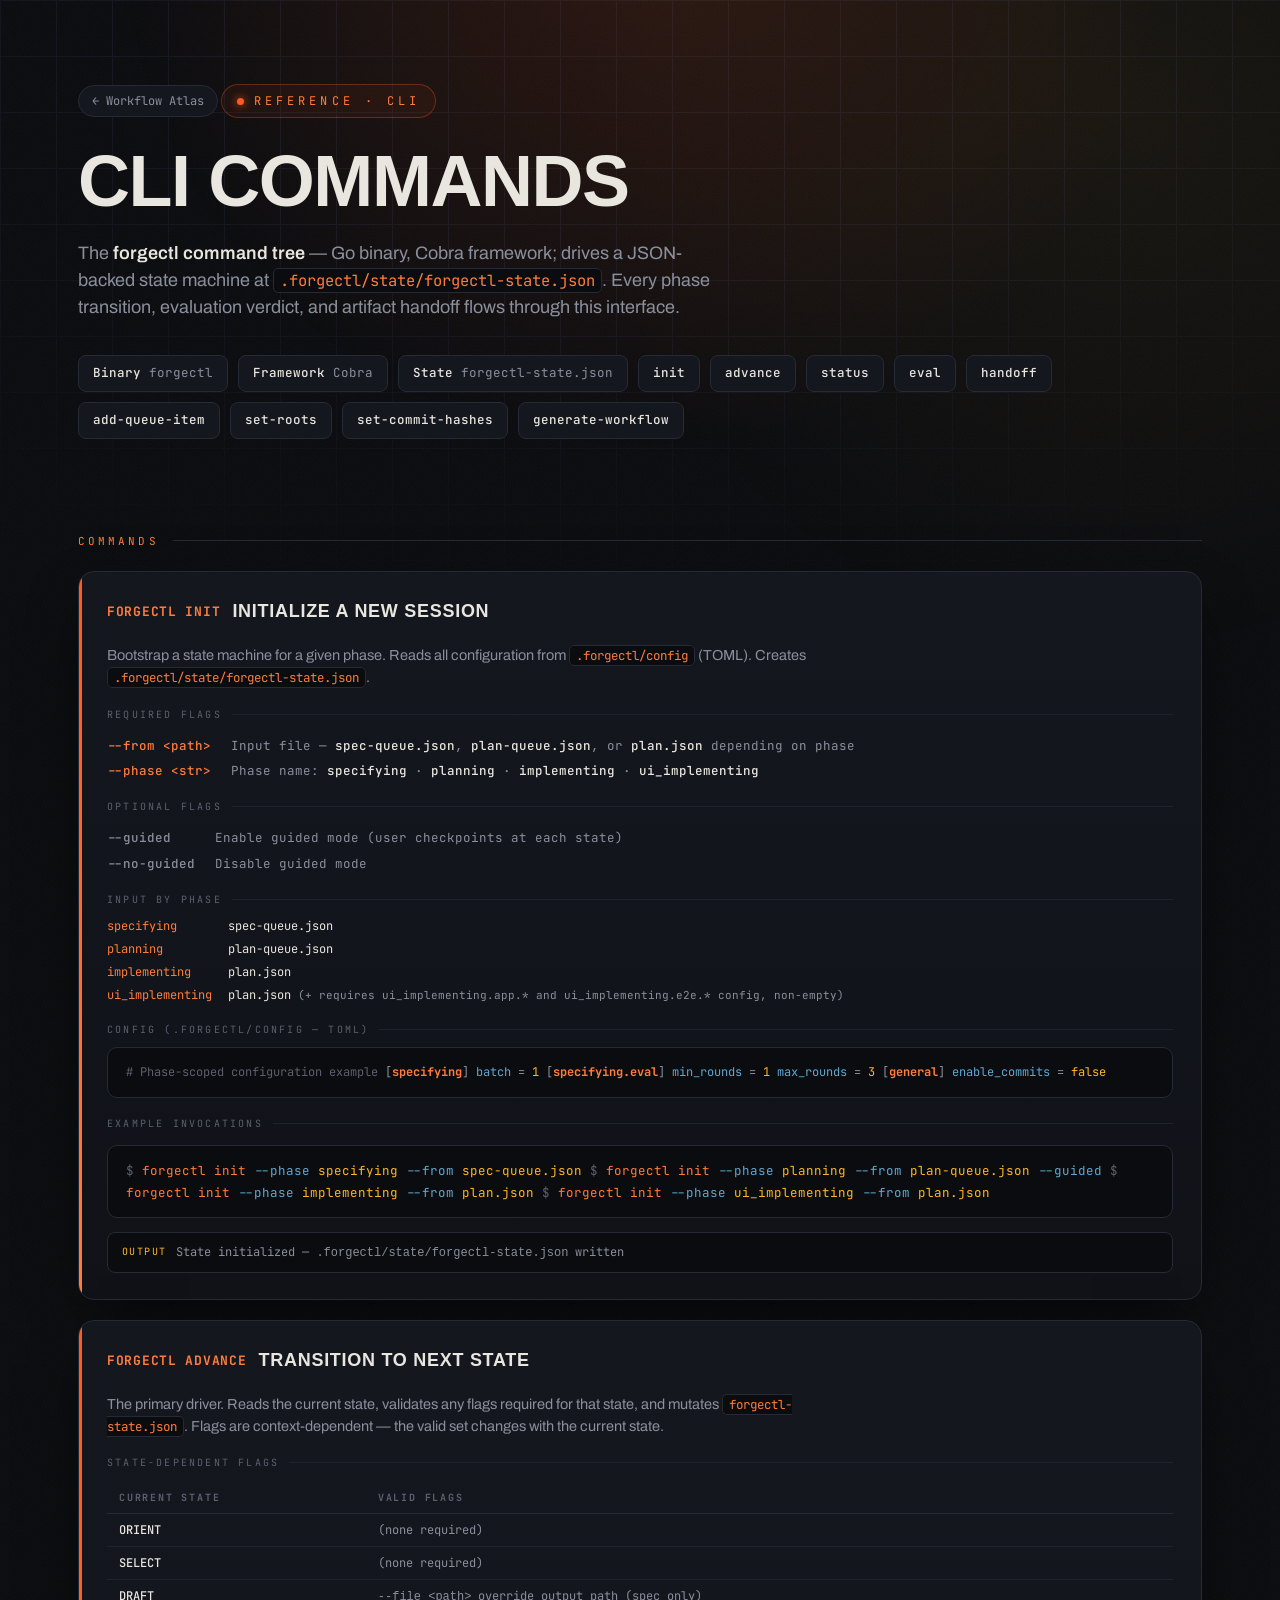
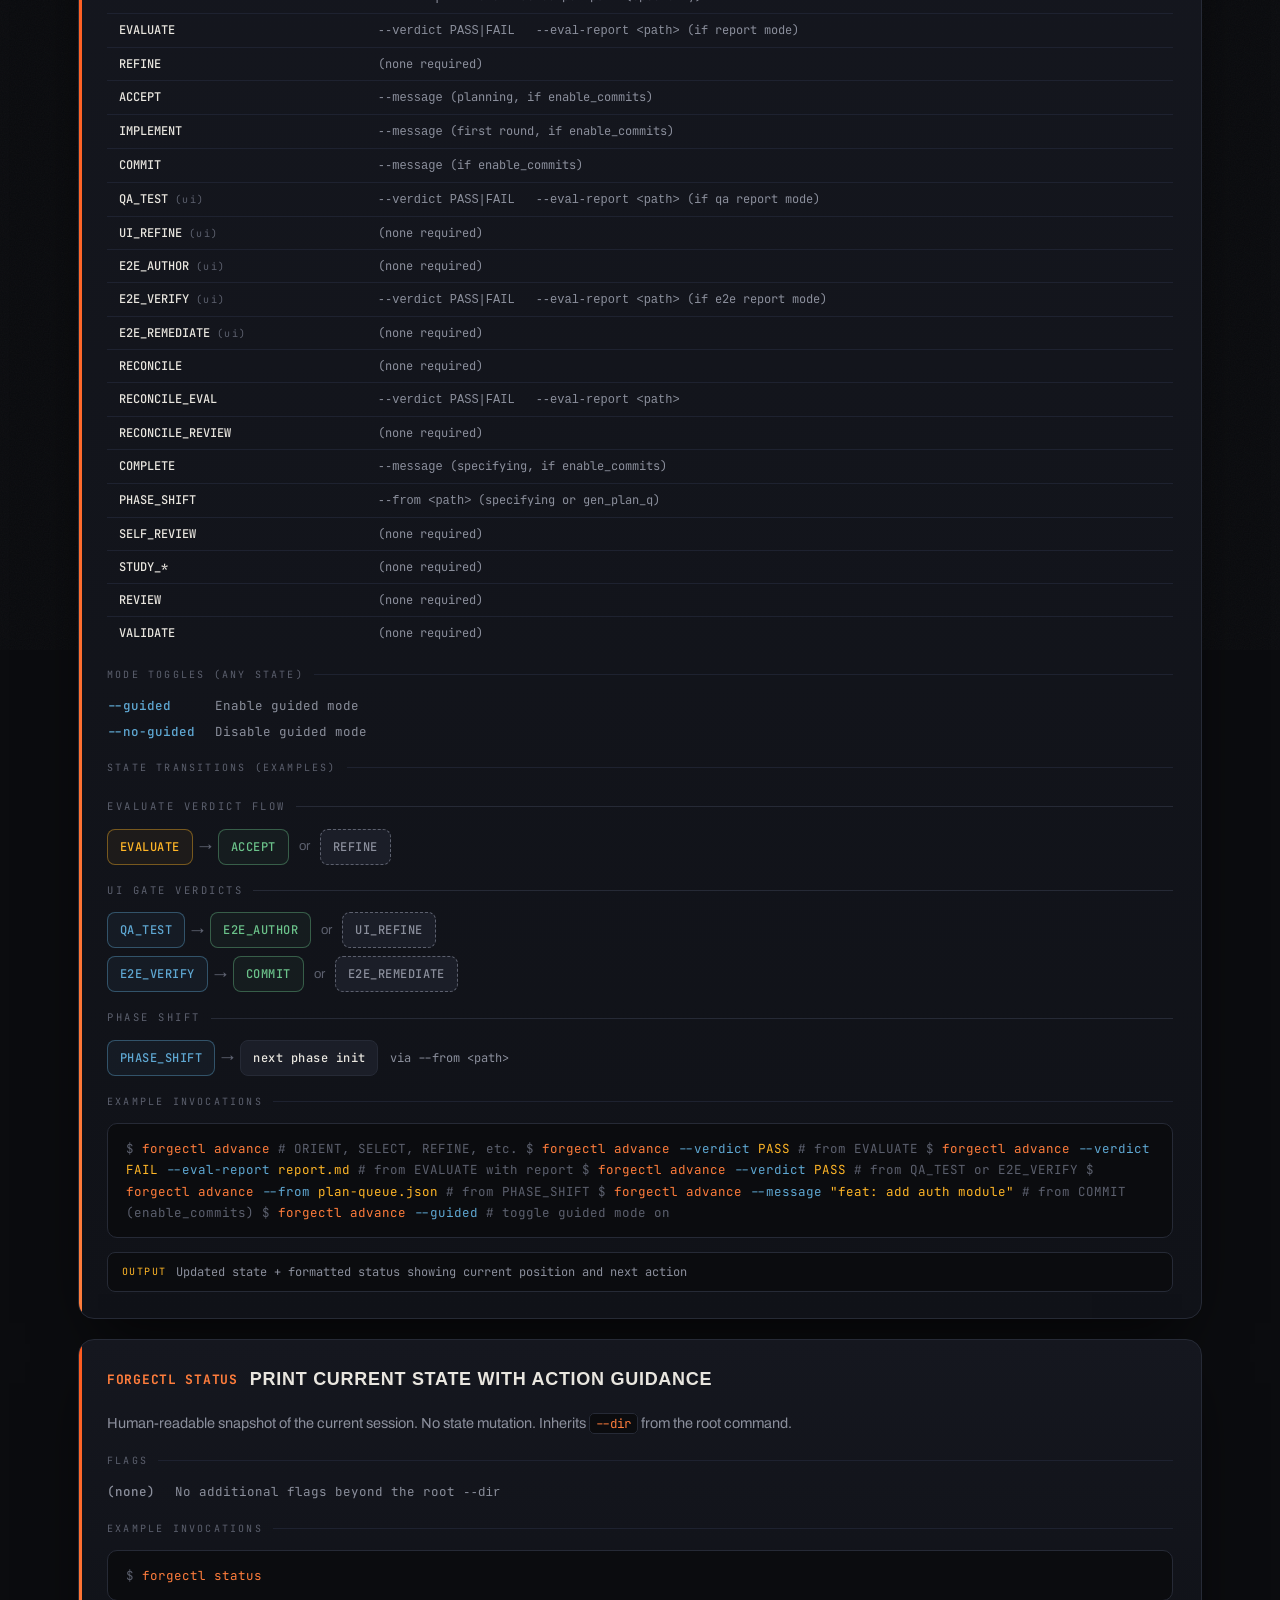
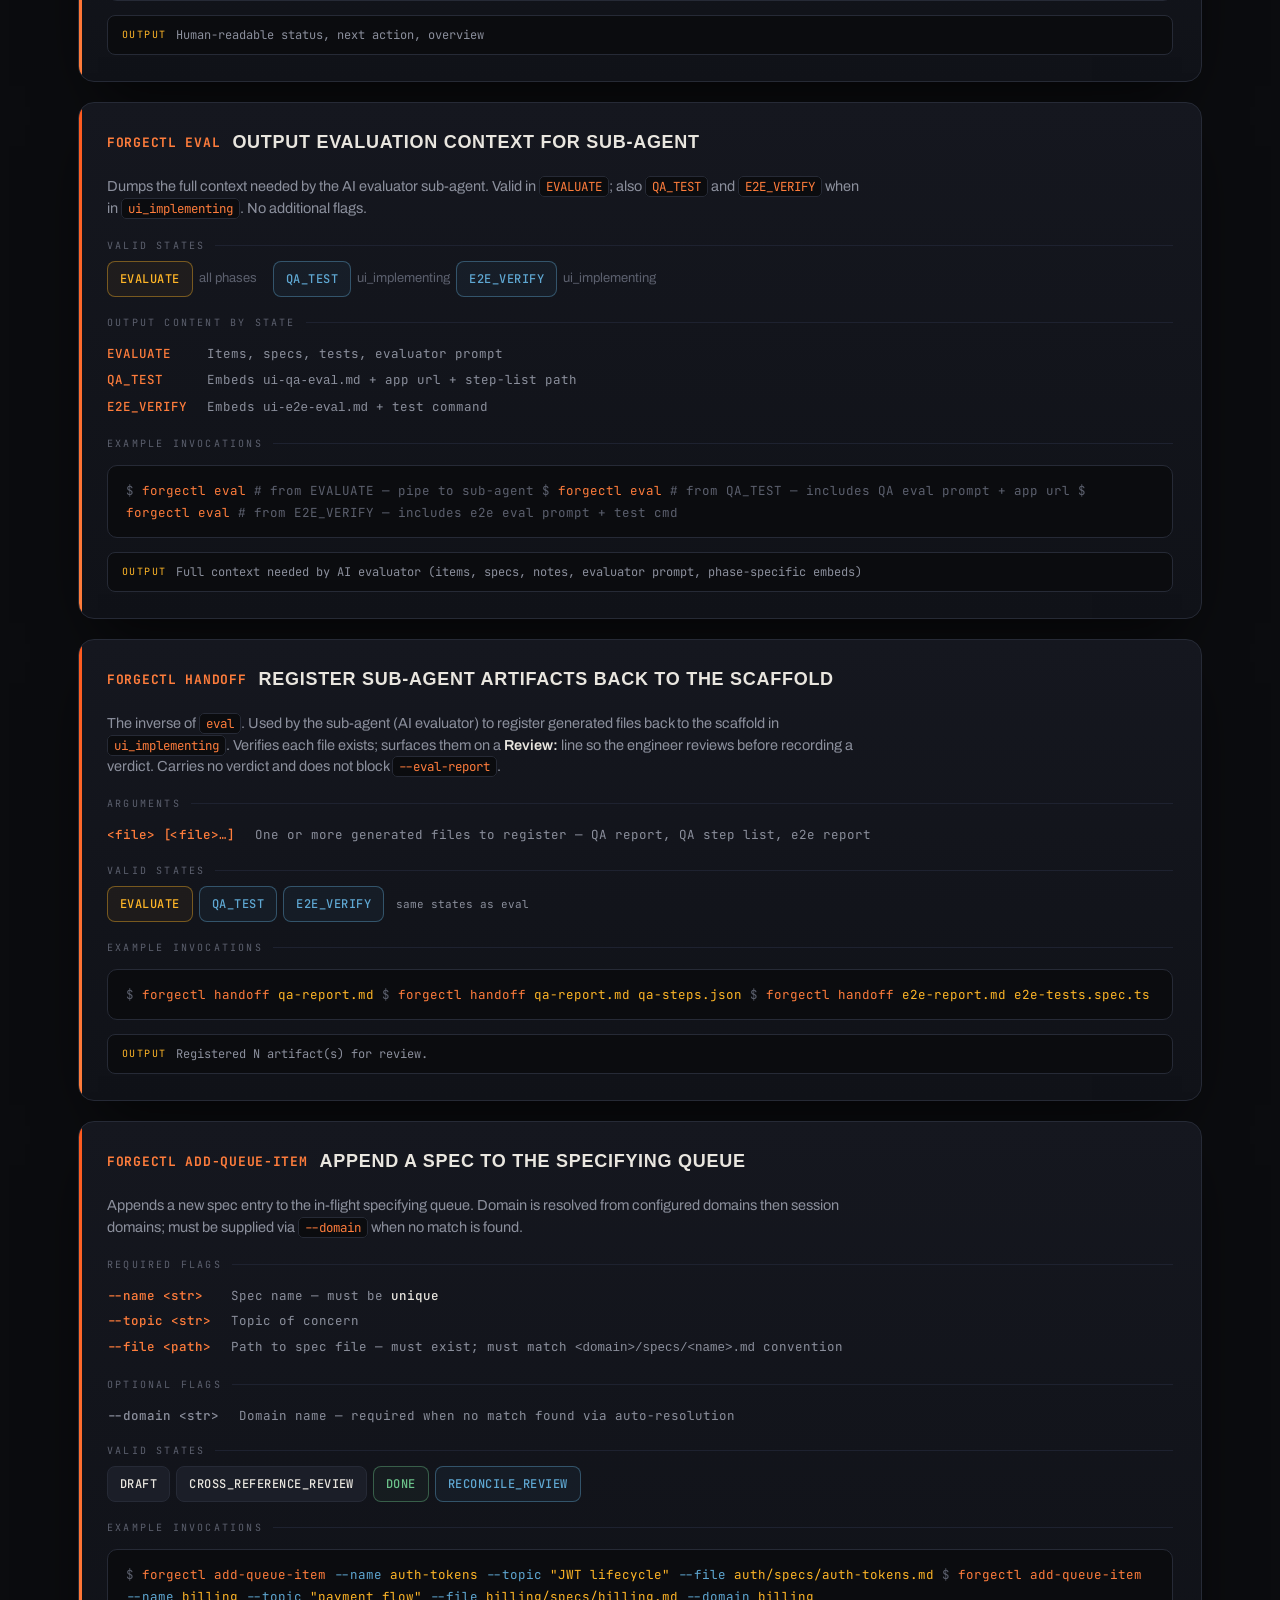
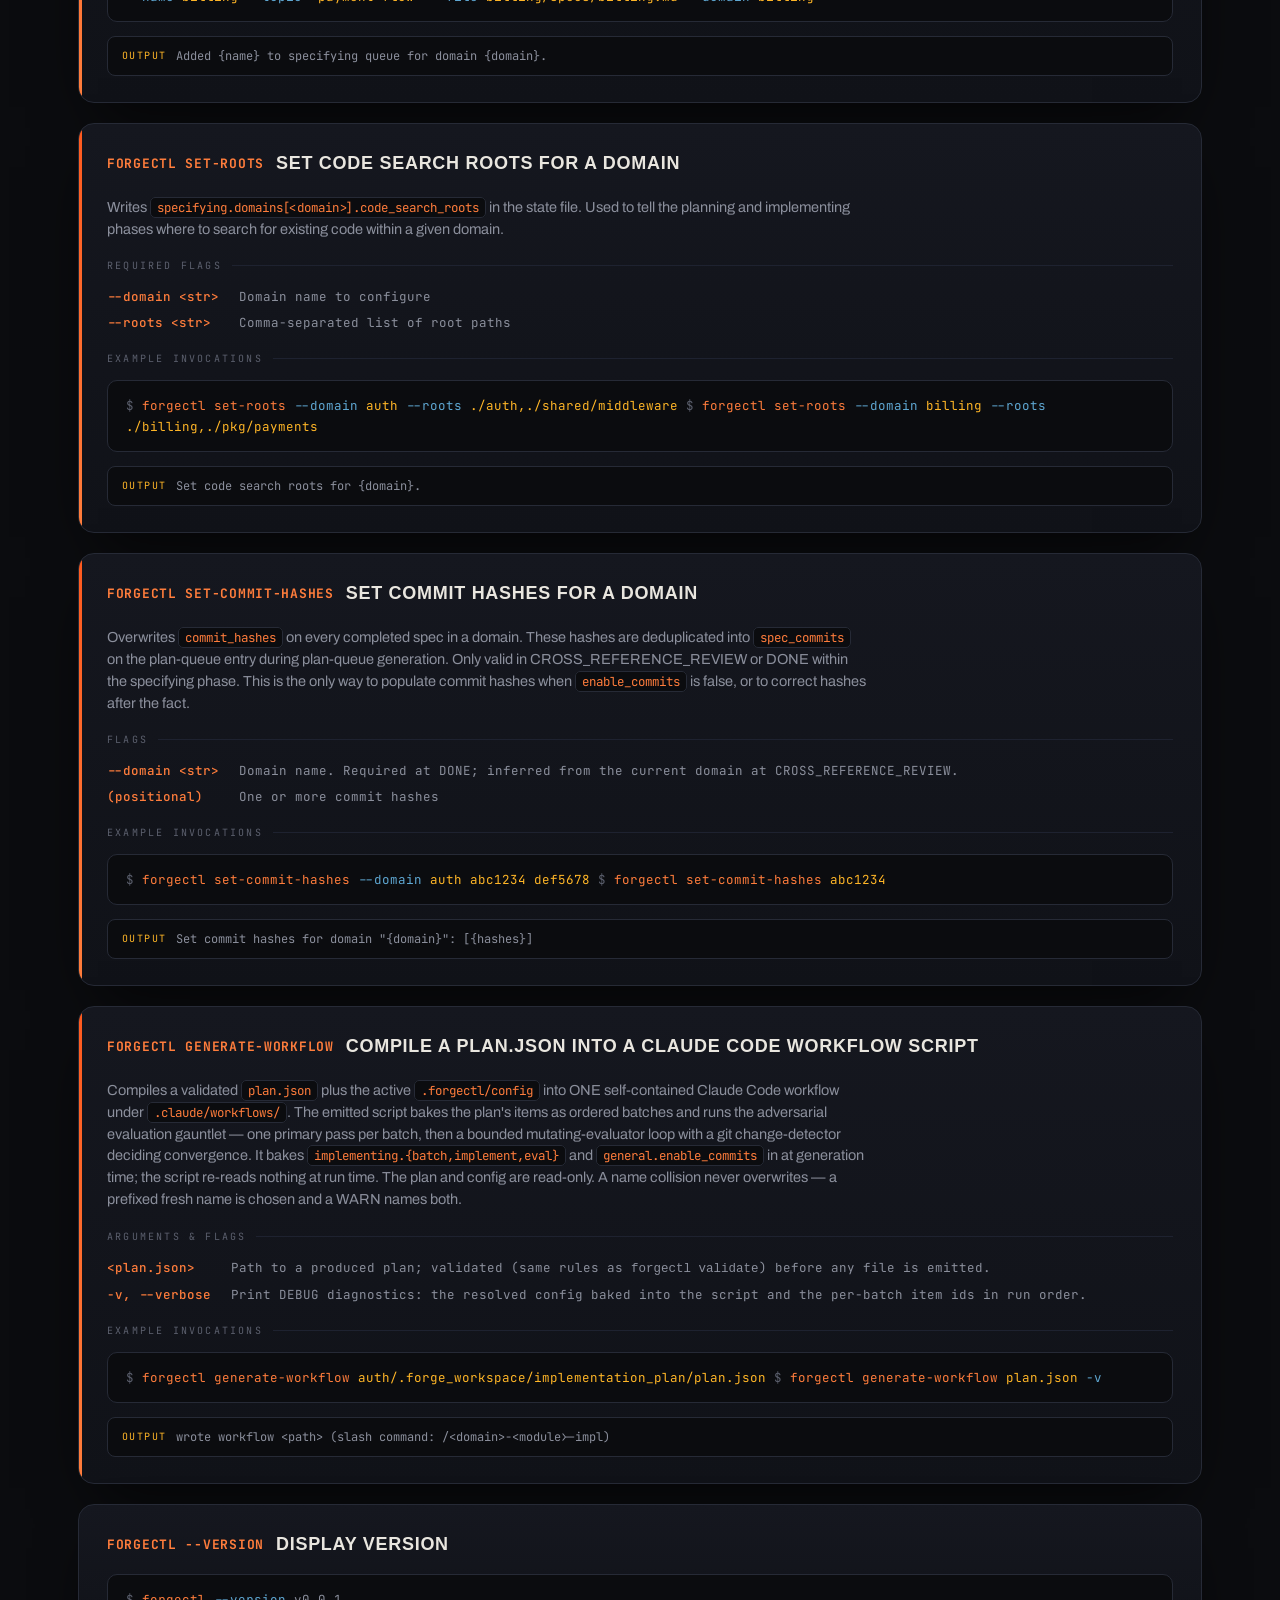
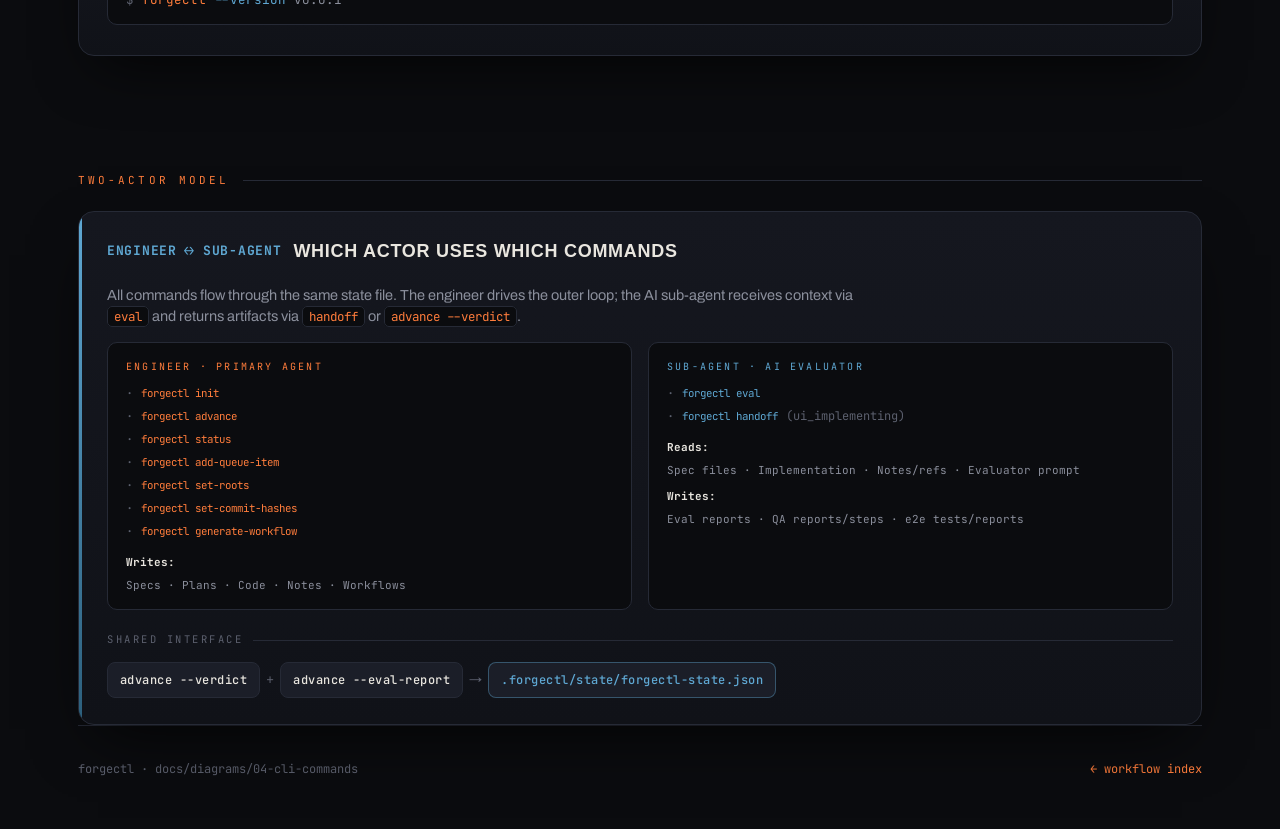
==== commit a4a3bace: "docs: document set-commit-hashes across specs, schemas, and diagrams Keeps derived docs in sync with" ====
--- a/docs/diagrams/html/cli-commands.html
+++ b/docs/diagrams/html/cli-commands.html
@@ -258,6 +258,8 @@
       <span class="chip"><b>handoff</b></span>
       <span class="chip"><b>add-queue-item</b></span>
       <span class="chip"><b>set-roots</b></span>
+      <span class="chip"><b>set-commit-hashes</b></span>
+      <span class="chip"><b>generate-workflow</b></span>
     </div>
   </header>
 
@@ -709,6 +711,68 @@
         </div>
       </div>
 
+      <!-- set-commit-hashes -->
+      <div class="panel accent" data-reveal>
+        <div class="panel-title">
+          <span class="n">forgectl set-commit-hashes</span>
+          Set commit hashes for a domain
+        </div>
+        <div class="reveal">
+          <p class="desc">Overwrites <code>commit_hashes</code> on every completed spec in a domain. These hashes are deduplicated into <code>spec_commits</code> on the plan-queue entry during plan-queue generation. Only valid in CROSS_REFERENCE_REVIEW or DONE within the specifying phase. This is the only way to populate commit hashes when <code>enable_commits</code> is false, or to correct hashes after the fact.</p>
+
+          <div class="flag-group-label">Flags</div>
+          <div class="flag-grid">
+            <span class="flag-name">--domain &lt;str&gt;</span>
+            <span class="flag-desc">Domain name. Required at DONE; inferred from the current domain at CROSS_REFERENCE_REVIEW.</span>
+            <span class="flag-name">(positional)</span>
+            <span class="flag-desc">One or more commit hashes</span>
+          </div>
+        </div>
+
+        <div class="reveal">
+          <div class="flag-group-label">Example invocations</div>
+          <div class="code-block">
+<span class="prompt">$ </span><span class="cmd">forgectl set-commit-hashes</span> <span class="flag">--domain</span> <span class="val">auth</span> <span class="val">abc1234 def5678</span>
+<span class="prompt">$ </span><span class="cmd">forgectl set-commit-hashes</span> <span class="val">abc1234</span></div>
+        </div>
+
+        <div class="output-note reveal">
+          <span class="out-tag">output</span>
+          <span>Set commit hashes for domain "{domain}": [{hashes}]</span>
+        </div>
+      </div>
+
+      <!-- generate-workflow -->
+      <div class="panel accent" data-reveal>
+        <div class="panel-title">
+          <span class="n">forgectl generate-workflow</span>
+          Compile a plan.json into a Claude Code workflow script
+        </div>
+        <div class="reveal">
+          <p class="desc">Compiles a validated <code>plan.json</code> plus the active <code>.forgectl/config</code> into ONE self-contained Claude Code workflow under <code>.claude/workflows/</code>. The emitted script bakes the plan's items as ordered batches and runs the adversarial evaluation gauntlet — one primary pass per batch, then a bounded mutating-evaluator loop with a git change-detector deciding convergence. It bakes <code>implementing.{batch,implement,eval}</code> and <code>general.enable_commits</code> in at generation time; the script re-reads nothing at run time. The plan and config are read-only. A name collision never overwrites — a prefixed fresh name is chosen and a WARN names both.</p>
+
+          <div class="flag-group-label">Arguments &amp; flags</div>
+          <div class="flag-grid">
+            <span class="flag-name">&lt;plan.json&gt;</span>
+            <span class="flag-desc">Path to a produced plan; validated (same rules as <code>forgectl validate</code>) before any file is emitted.</span>
+            <span class="flag-name">-v, --verbose</span>
+            <span class="flag-desc">Print DEBUG diagnostics: the resolved config baked into the script and the per-batch item ids in run order.</span>
+          </div>
+        </div>
+
+        <div class="reveal">
+          <div class="flag-group-label">Example invocations</div>
+          <div class="code-block">
+<span class="prompt">$ </span><span class="cmd">forgectl generate-workflow</span> <span class="val">auth/.forge_workspace/implementation_plan/plan.json</span>
+<span class="prompt">$ </span><span class="cmd">forgectl generate-workflow</span> <span class="val">plan.json</span> <span class="flag">-v</span></div>
+        </div>
+
+        <div class="output-note reveal">
+          <span class="out-tag">output</span>
+          <span>wrote workflow &lt;path&gt; (slash command: /&lt;domain&gt;-&lt;module&gt;-impl)</span>
+        </div>
+      </div>
+
       <!-- --version -->
       <div class="panel" data-reveal>
         <div class="panel-title">
@@ -743,10 +807,12 @@
             <li><code>forgectl status</code></li>
             <li><code>forgectl add-queue-item</code></li>
             <li><code>forgectl set-roots</code></li>
+            <li><code>forgectl set-commit-hashes</code></li>
+            <li><code>forgectl generate-workflow</code></li>
           </ul>
           <div style="margin-top:14px;font-size:11px;color:var(--muted);font-family:'JetBrains Mono',monospace;">
             <b style="color:var(--text);display:block;margin-bottom:6px">Writes:</b>
-            <span>Specs · Plans · Code · Notes</span>
+            <span>Specs · Plans · Code · Notes · Workflows</span>
           </div>
         </div>
         <div class="actor-box steel">
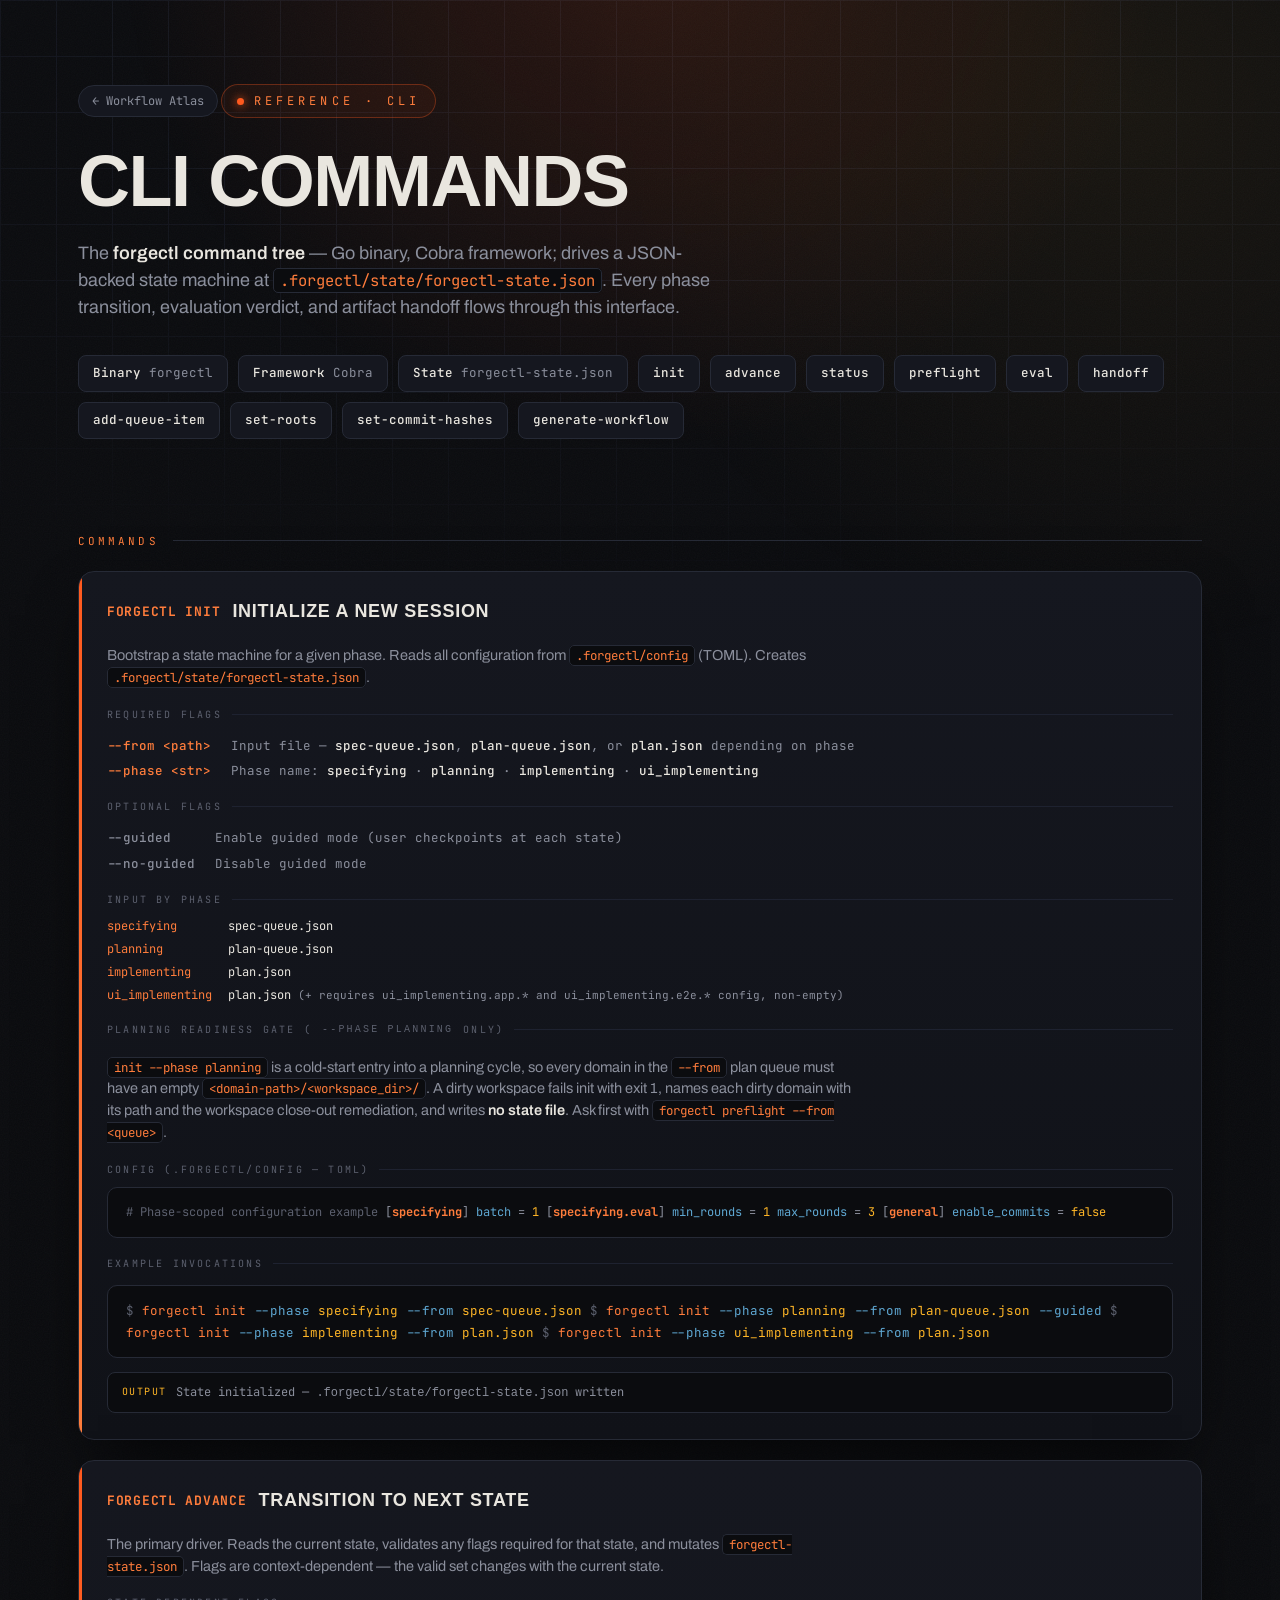
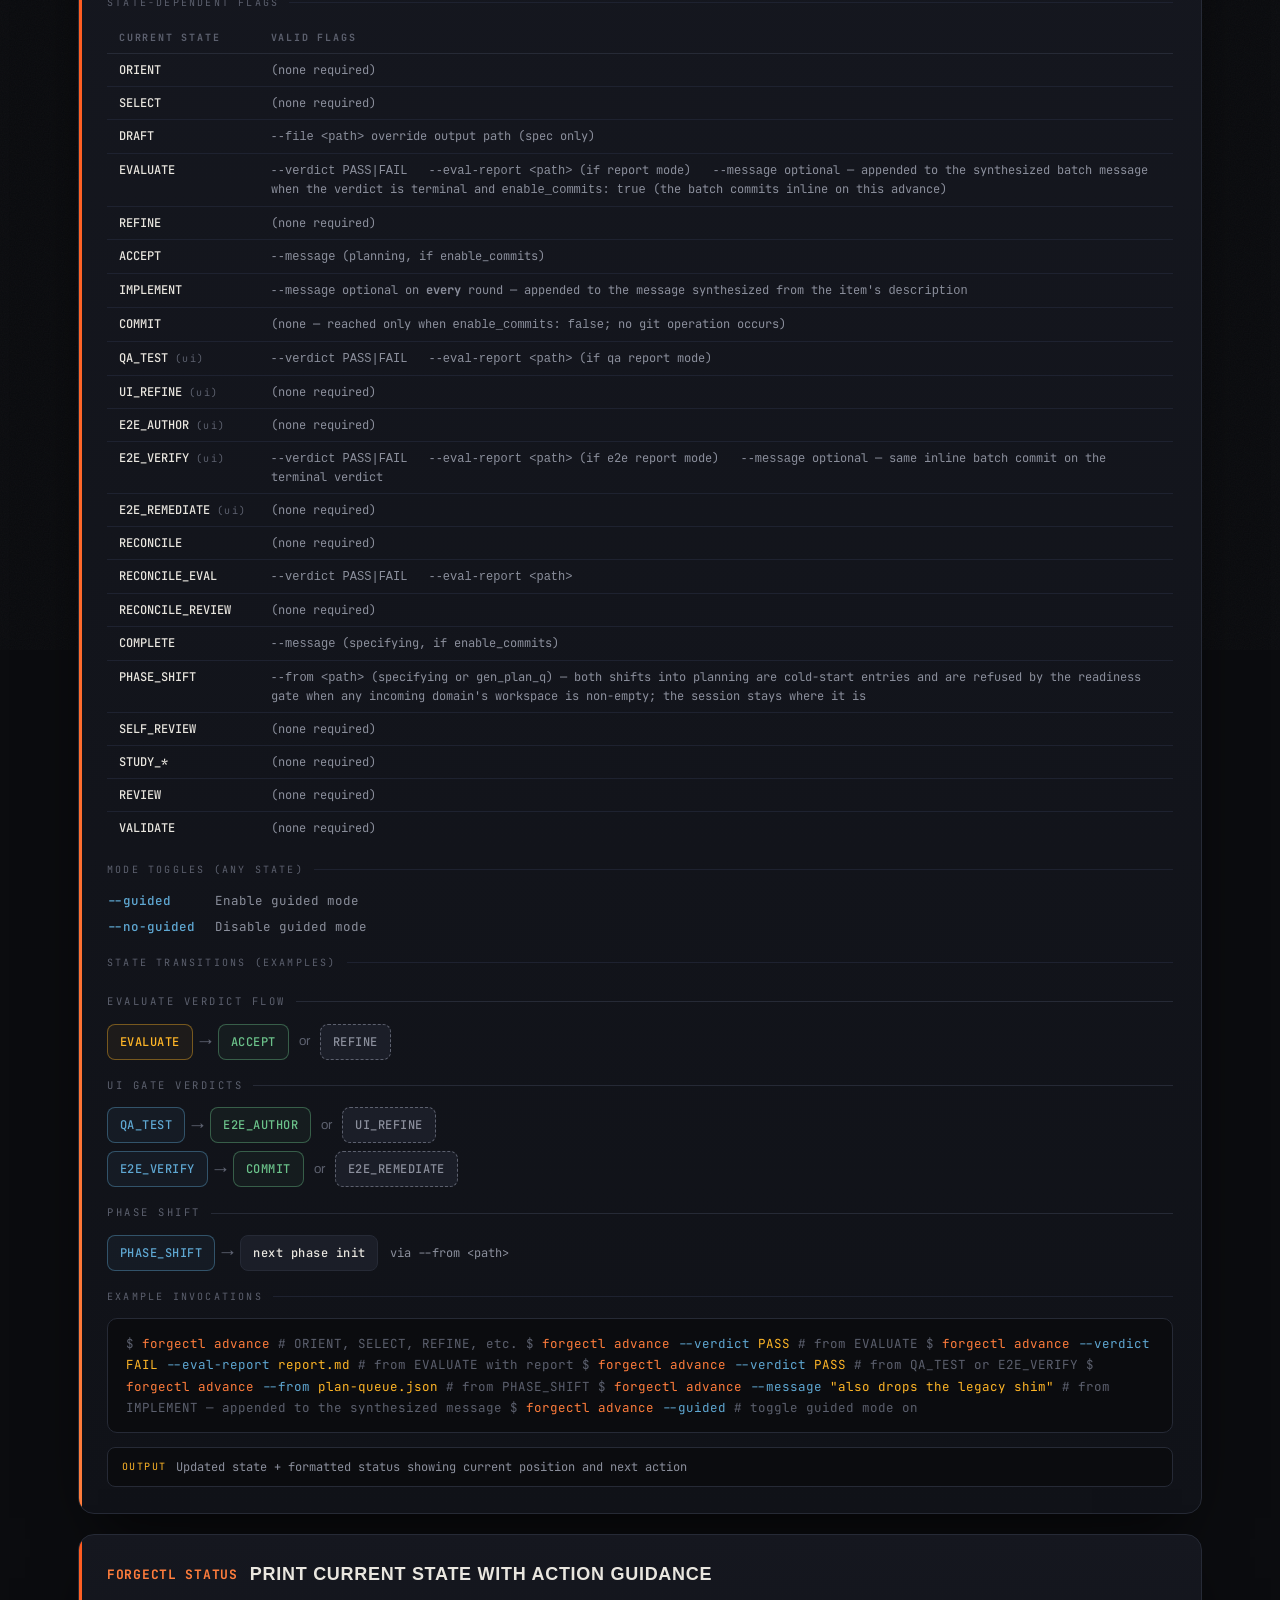
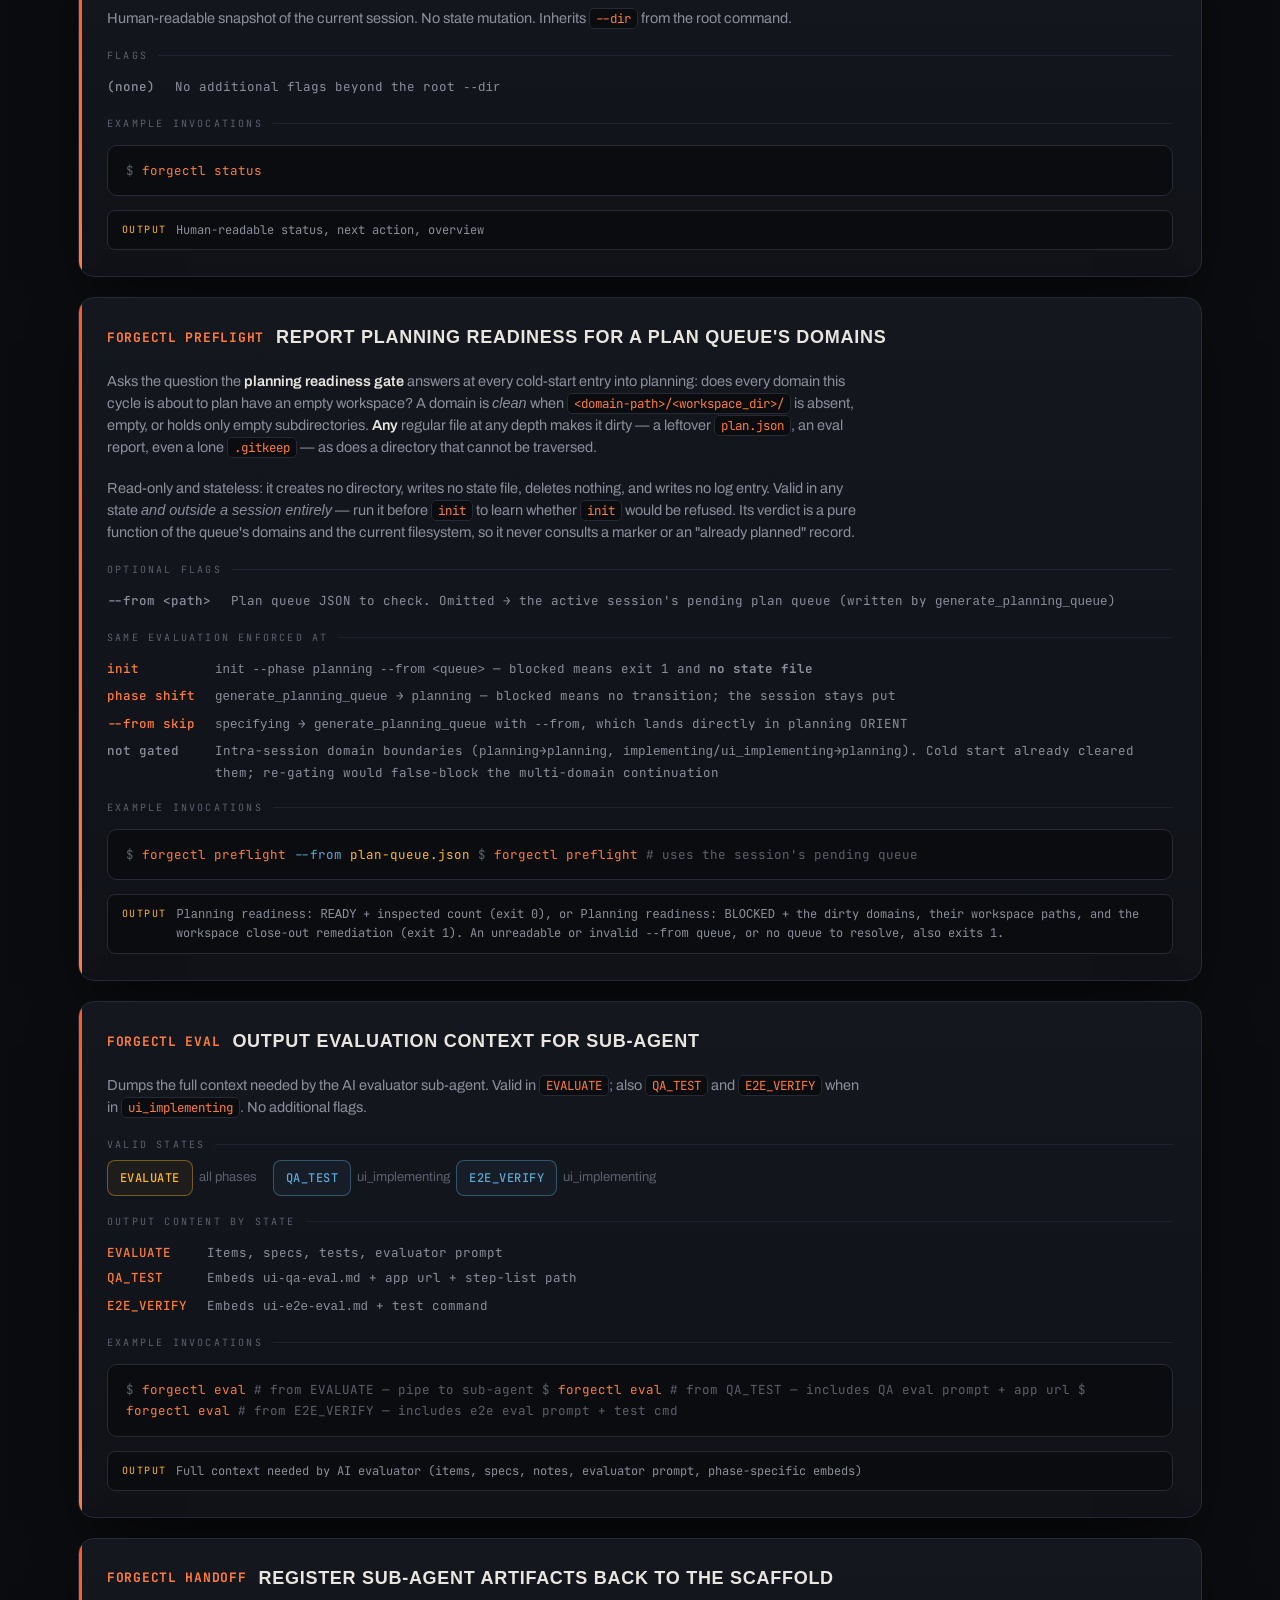
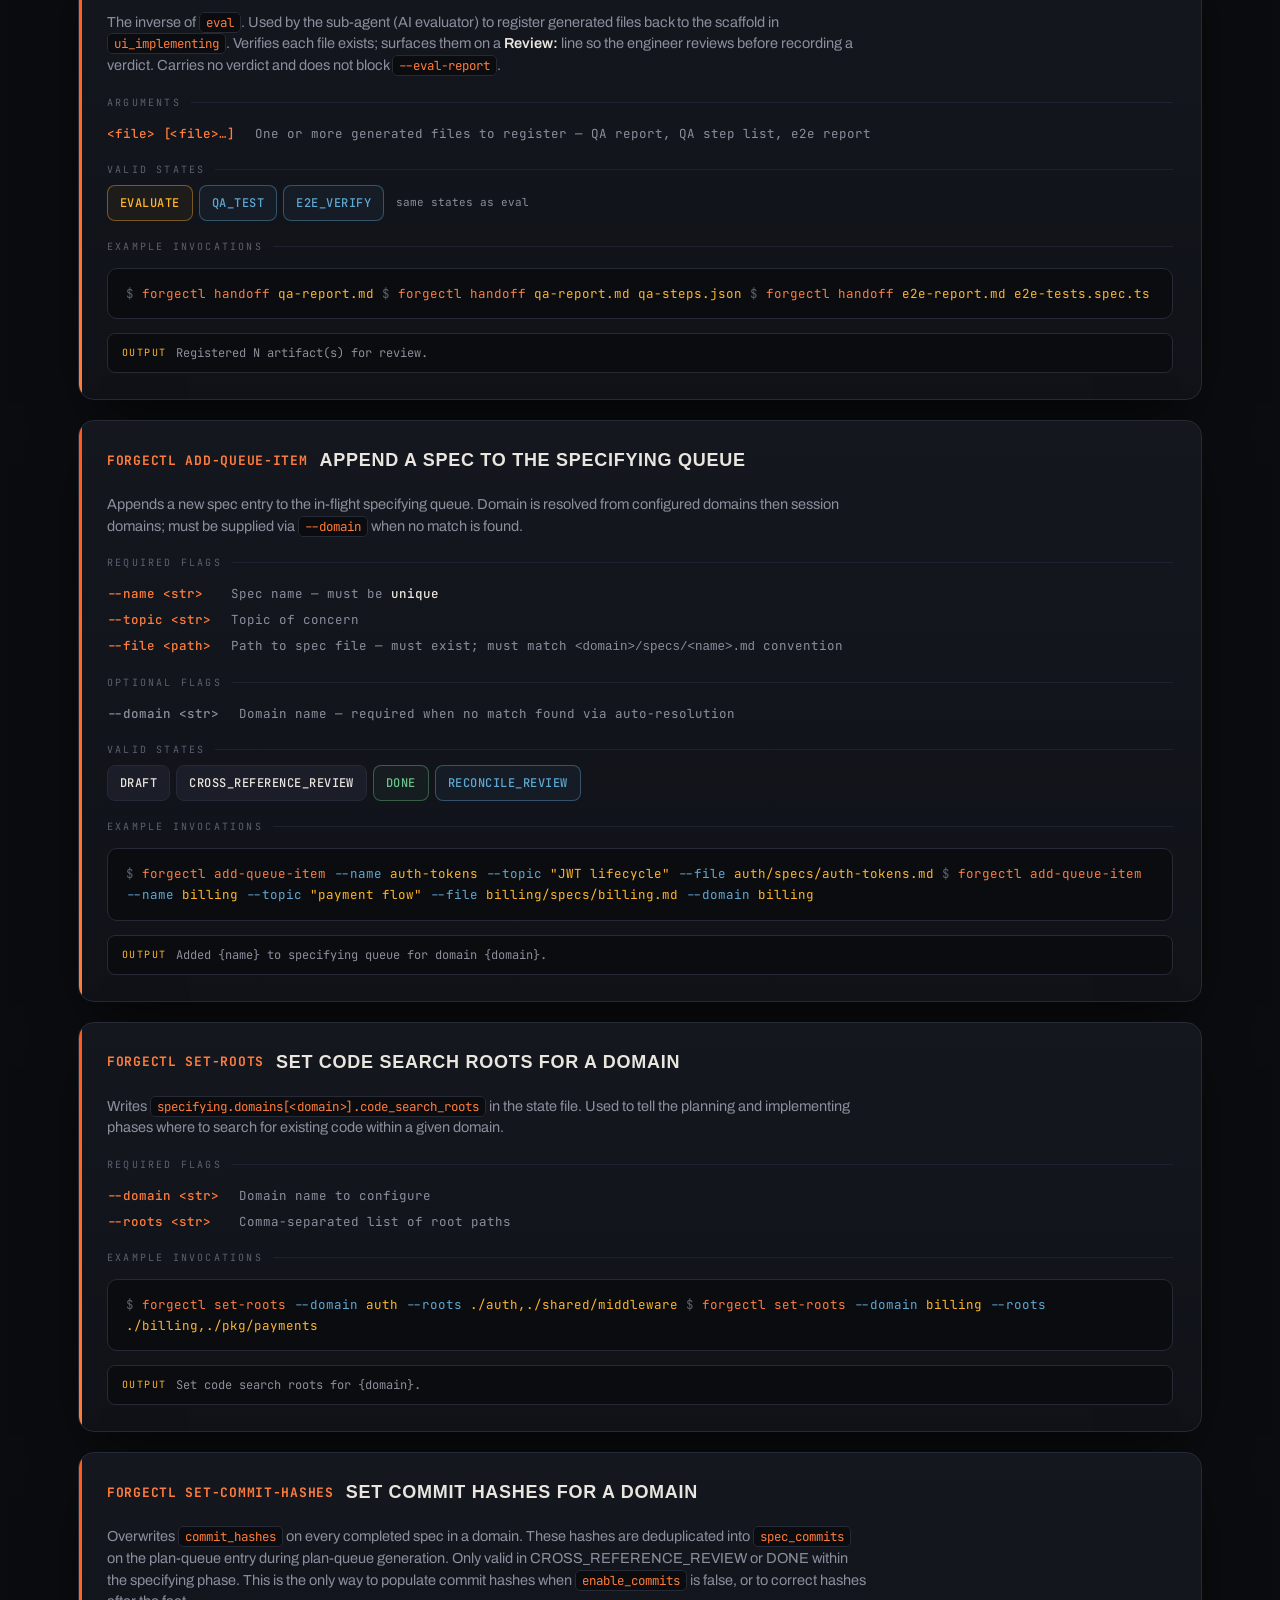
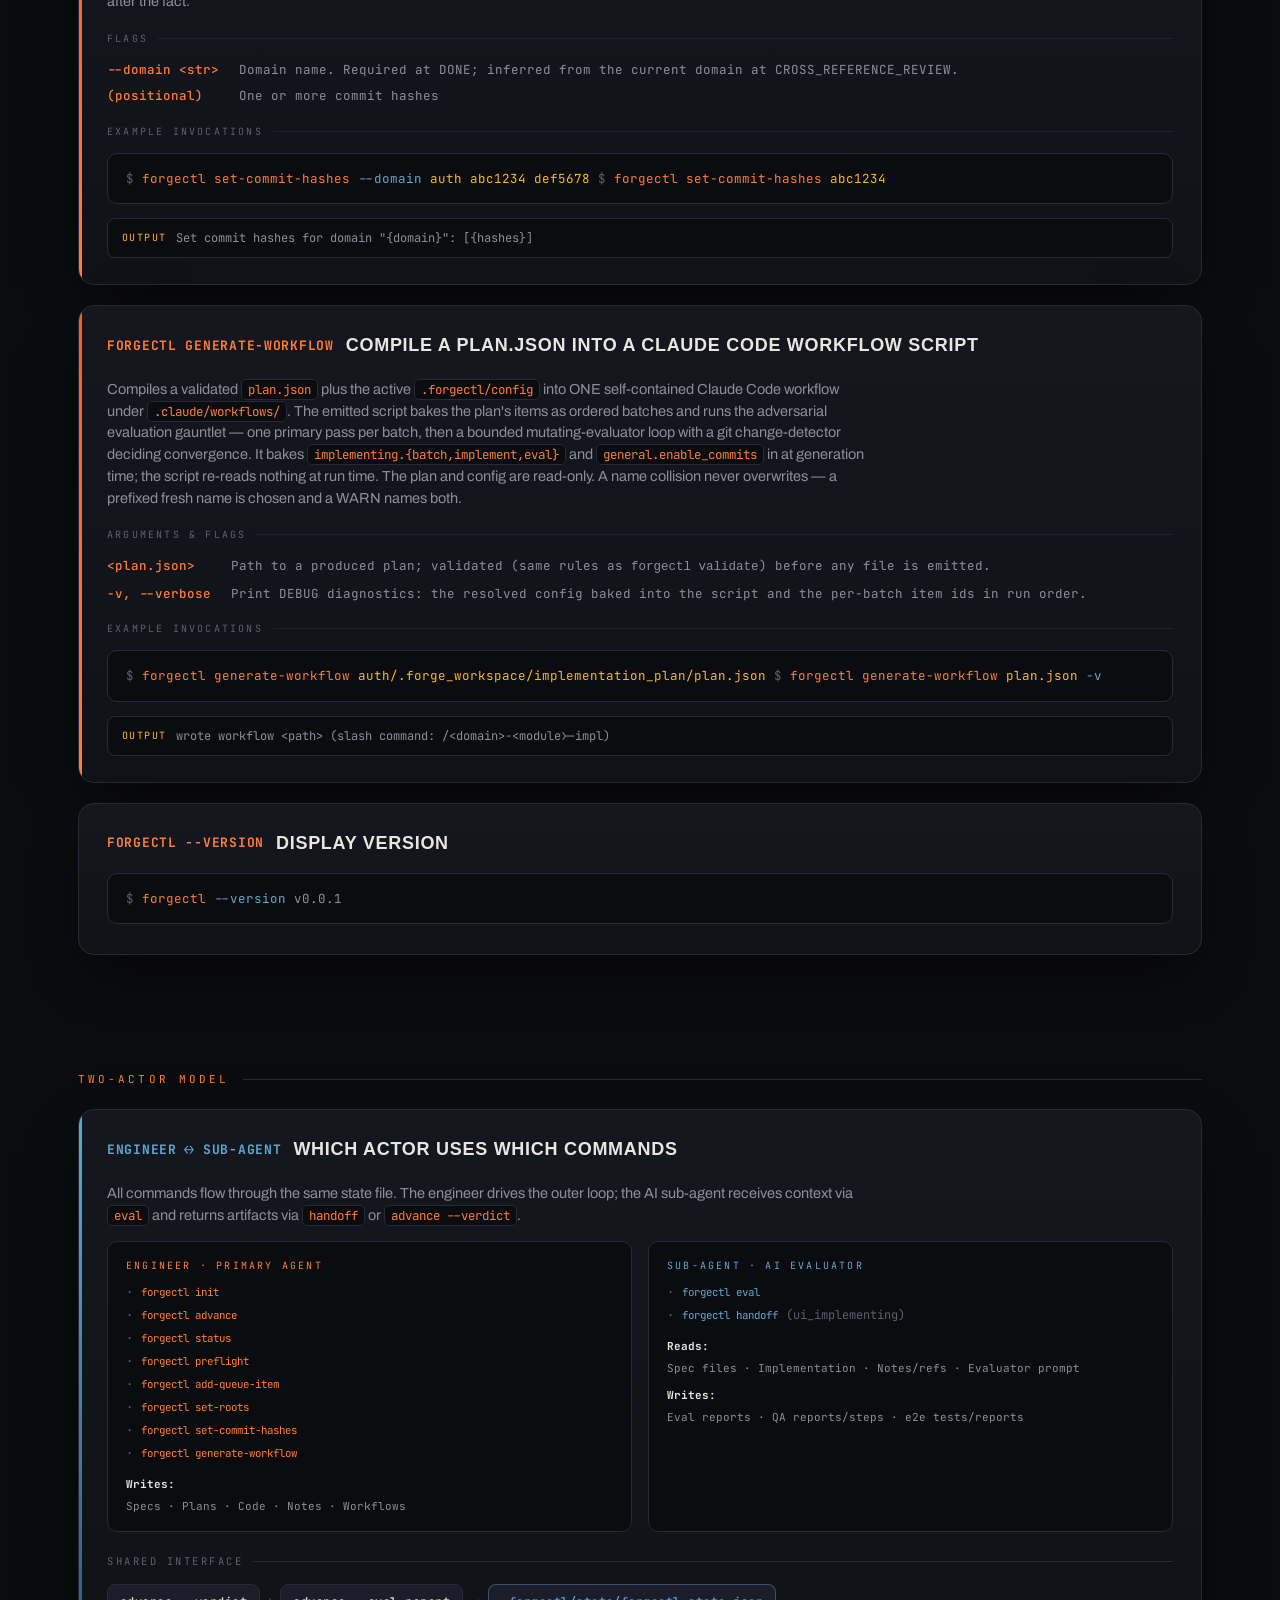
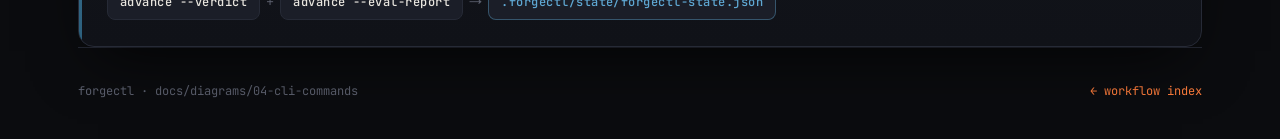
==== commit f31d8dd2: "Batch 7: Sync derived diagrams and schema docs Brings docs/diagrams/ and docs/schemas/ in line with " ====
--- a/docs/diagrams/html/cli-commands.html
+++ b/docs/diagrams/html/cli-commands.html
@@ -254,6 +254,7 @@
       <span class="chip"><b>init</b></span>
       <span class="chip"><b>advance</b></span>
       <span class="chip"><b>status</b></span>
+      <span class="chip"><b>preflight</b></span>
       <span class="chip"><b>eval</b></span>
       <span class="chip"><b>handoff</b></span>
       <span class="chip"><b>add-queue-item</b></span>
@@ -311,6 +312,11 @@
         </div>
 
         <div class="reveal">
+          <div class="flag-group-label">Planning readiness gate (<code>--phase planning</code> only)</div>
+          <p class="desc"><code>init --phase planning</code> is a cold-start entry into a planning cycle, so every domain in the <code>--from</code> plan queue must have an empty <code>&lt;domain-path&gt;/&lt;workspace_dir&gt;/</code>. A dirty workspace fails init with exit 1, names each dirty domain with its path and the workspace close-out remediation, and writes <strong>no state file</strong>. Ask first with <code>forgectl preflight --from &lt;queue&gt;</code>.</p>
+        </div>
+
+        <div class="reveal">
           <div class="flag-group-label">Config (.forgectl/config — TOML)</div>
           <div class="config-block">
 <span class="ch"># Phase-scoped configuration example</span>
@@ -373,7 +379,7 @@
               </tr>
               <tr>
                 <td>EVALUATE</td>
-                <td><code>--verdict PASS|FAIL</code> &nbsp; <code>--eval-report &lt;path&gt;</code> (if report mode)</td>
+                <td><code>--verdict PASS|FAIL</code> &nbsp; <code>--eval-report &lt;path&gt;</code> (if report mode) &nbsp; <code>--message</code> optional — appended to the synthesized batch message when the verdict is terminal and <code>enable_commits: true</code> (the batch commits inline on this advance)</td>
               </tr>
               <tr>
                 <td>REFINE</td>
@@ -385,11 +391,11 @@
               </tr>
               <tr>
                 <td>IMPLEMENT</td>
-                <td><code>--message</code> (first round, if enable_commits)</td>
+                <td><code>--message</code> optional on <strong>every</strong> round — appended to the message synthesized from the item's <code>description</code></td>
               </tr>
               <tr>
                 <td>COMMIT</td>
-                <td><code>--message</code> (if enable_commits)</td>
+                <td>(none — reached only when <code>enable_commits: false</code>; no git operation occurs)</td>
               </tr>
               <tr>
                 <td>QA_TEST <span class="phase-tag">(ui)</span></td>
@@ -405,7 +411,7 @@
               </tr>
               <tr>
                 <td>E2E_VERIFY <span class="phase-tag">(ui)</span></td>
-                <td><code>--verdict PASS|FAIL</code> &nbsp; <code>--eval-report &lt;path&gt;</code> (if e2e report mode)</td>
+                <td><code>--verdict PASS|FAIL</code> &nbsp; <code>--eval-report &lt;path&gt;</code> (if e2e report mode) &nbsp; <code>--message</code> optional — same inline batch commit on the terminal verdict</td>
               </tr>
               <tr>
                 <td>E2E_REMEDIATE <span class="phase-tag">(ui)</span></td>
@@ -429,7 +435,7 @@
               </tr>
               <tr>
                 <td>PHASE_SHIFT</td>
-                <td><code>--from &lt;path&gt;</code> (specifying or gen_plan_q)</td>
+                <td><code>--from &lt;path&gt;</code> (specifying or gen_plan_q) — both shifts into planning are cold-start entries and are refused by the readiness gate when any incoming domain's workspace is non-empty; the session stays where it is</td>
               </tr>
               <tr>
                 <td>SELF_REVIEW</td>
@@ -503,7 +509,7 @@
 <span class="prompt">$ </span><span class="cmd">forgectl advance</span> <span class="flag">--verdict</span> <span class="val">FAIL</span> <span class="flag">--eval-report</span> <span class="val">report.md</span>  <span class="comment"># from EVALUATE with report</span>
 <span class="prompt">$ </span><span class="cmd">forgectl advance</span> <span class="flag">--verdict</span> <span class="val">PASS</span>                           <span class="comment"># from QA_TEST or E2E_VERIFY</span>
 <span class="prompt">$ </span><span class="cmd">forgectl advance</span> <span class="flag">--from</span> <span class="val">plan-queue.json</span>                  <span class="comment"># from PHASE_SHIFT</span>
-<span class="prompt">$ </span><span class="cmd">forgectl advance</span> <span class="flag">--message</span> <span class="val">"feat: add auth module"</span>         <span class="comment"># from COMMIT (enable_commits)</span>
+<span class="prompt">$ </span><span class="cmd">forgectl advance</span> <span class="flag">--message</span> <span class="val">"also drops the legacy shim"</span>    <span class="comment"># from IMPLEMENT — appended to the synthesized message</span>
 <span class="prompt">$ </span><span class="cmd">forgectl advance</span> <span class="flag">--guided</span>                                  <span class="comment"># toggle guided mode on</span></div>
         </div>
 
@@ -538,6 +544,48 @@
         <div class="output-note reveal">
           <span class="out-tag">output</span>
           <span>Human-readable status, next action, overview</span>
+        </div>
+      </div>
+
+      <!-- preflight -->
+      <div class="panel accent" data-reveal>
+        <div class="panel-title">
+          <span class="n">forgectl preflight</span>
+          Report planning readiness for a plan queue's domains
+        </div>
+        <div class="reveal">
+          <p class="desc">Asks the question the <strong>planning readiness gate</strong> answers at every cold-start entry into planning: does every domain this cycle is about to plan have an empty workspace? A domain is <em>clean</em> when <code>&lt;domain-path&gt;/&lt;workspace_dir&gt;/</code> is absent, empty, or holds only empty subdirectories. <strong>Any</strong> regular file at any depth makes it dirty — a leftover <code>plan.json</code>, an eval report, even a lone <code>.gitkeep</code> — as does a directory that cannot be traversed.</p>
+          <p class="desc">Read-only and stateless: it creates no directory, writes no state file, deletes nothing, and writes no log entry. Valid in any state <em>and outside a session entirely</em> — run it before <code>init</code> to learn whether <code>init</code> would be refused. Its verdict is a pure function of the queue's domains and the current filesystem, so it never consults a marker or an "already planned" record.</p>
+
+          <div class="flag-group-label">Optional flags</div>
+          <div class="flag-grid">
+            <span class="flag-name optional">--from &lt;path&gt;</span>
+            <span class="flag-desc">Plan queue JSON to check. Omitted → the active session's pending plan queue (written by <code>generate_planning_queue</code>)</span>
+          </div>
+
+          <div class="flag-group-label">Same evaluation enforced at</div>
+          <div class="flag-grid">
+            <span class="flag-name">init</span>
+            <span class="flag-desc"><code>init --phase planning --from &lt;queue&gt;</code> — blocked means exit 1 and <strong>no state file</strong></span>
+            <span class="flag-name">phase shift</span>
+            <span class="flag-desc"><code>generate_planning_queue</code> → <code>planning</code> — blocked means no transition; the session stays put</span>
+            <span class="flag-name">--from skip</span>
+            <span class="flag-desc"><code>specifying</code> → <code>generate_planning_queue</code> with <code>--from</code>, which lands directly in planning ORIENT</span>
+            <span class="flag-name optional">not gated</span>
+            <span class="flag-desc">Intra-session domain boundaries (<code>planning</code>→<code>planning</code>, <code>implementing</code>/<code>ui_implementing</code>→<code>planning</code>). Cold start already cleared them; re-gating would false-block the multi-domain continuation</span>
+          </div>
+        </div>
+
+        <div class="reveal">
+          <div class="flag-group-label">Example invocations</div>
+          <div class="code-block">
+<span class="prompt">$ </span><span class="cmd">forgectl preflight</span> <span class="flag">--from</span> <span class="val">plan-queue.json</span>
+<span class="prompt">$ </span><span class="cmd">forgectl preflight</span>                              <span class="comment"># uses the session's pending queue</span></div>
+        </div>
+
+        <div class="output-note reveal">
+          <span class="out-tag">output</span>
+          <span><code>Planning readiness: READY</code> + inspected count (exit 0), or <code>Planning readiness: BLOCKED</code> + the dirty domains, their workspace paths, and the workspace close-out remediation (exit 1). An unreadable or invalid <code>--from</code> queue, or no queue to resolve, also exits 1.</span>
         </div>
       </div>
 
@@ -805,6 +853,7 @@
             <li><code>forgectl init</code></li>
             <li><code>forgectl advance</code></li>
             <li><code>forgectl status</code></li>
+            <li><code>forgectl preflight</code></li>
             <li><code>forgectl add-queue-item</code></li>
             <li><code>forgectl set-roots</code></li>
             <li><code>forgectl set-commit-hashes</code></li>
